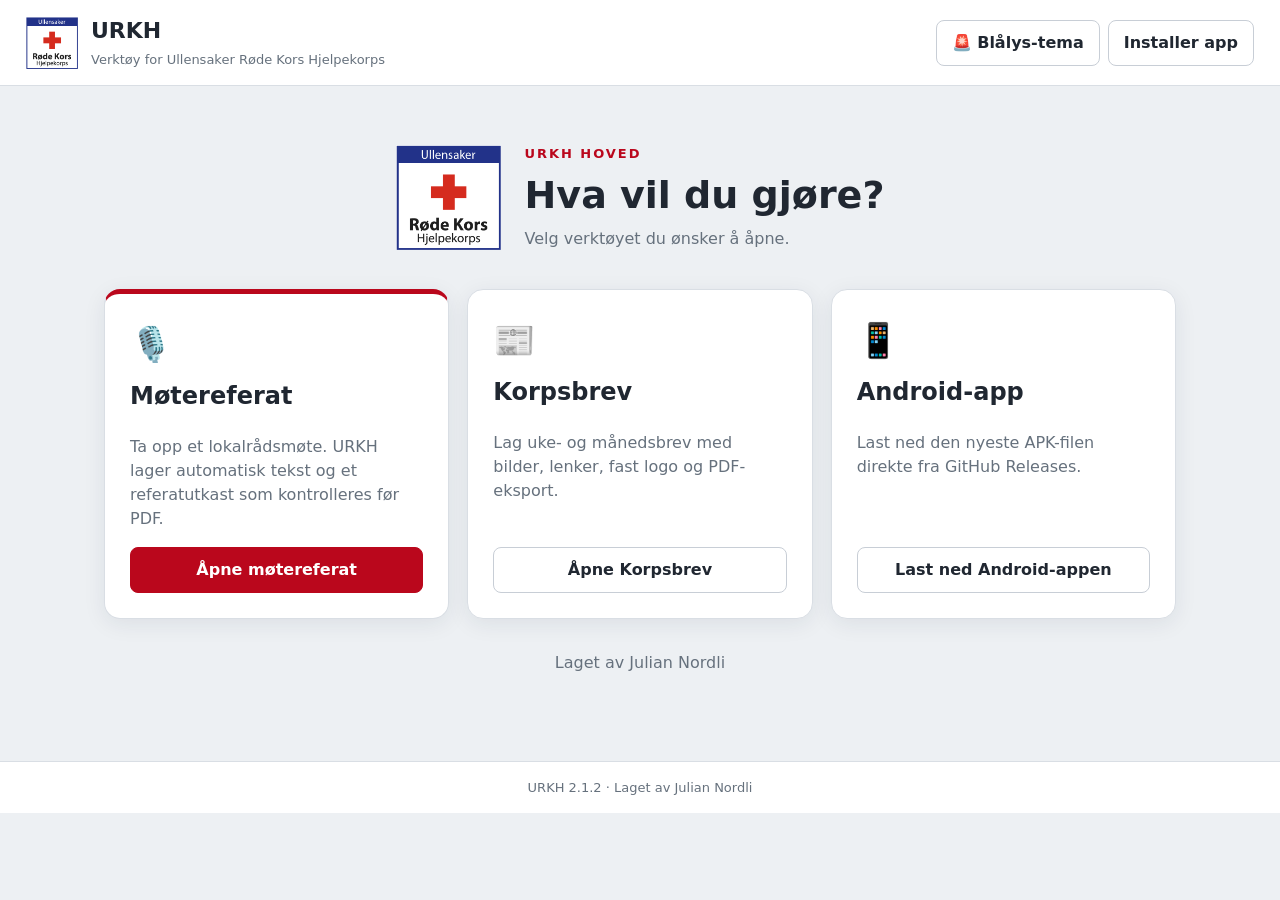
==== index.html @ 4b8870b2 "Skjul teknisk filvelger i grensesnittet" ====
<!doctype html><html lang="nb"><head><meta charset="utf-8"><meta name="viewport" content="width=device-width,initial-scale=1"><meta name="theme-color" content="#b4051b"><title>URKH</title><link rel="manifest" href="manifest.webmanifest"><link rel="stylesheet" href="styles.css"></head><body>
<header><div class="brand"><img src="logo.png" alt="Ullensaker Røde Kors Hjelpekorps"><div><strong>URKH</strong><span>Verktøy for Ullensaker Røde Kors Hjelpekorps</span></div></div><div class="top-actions"><button id="themeBtn" aria-pressed="false">🚨 Blålys-tema</button><button id="installBtn">Installer app</button><button id="homeBtn" class="hidden">Hovedside</button><span id="meetingActions" class="hidden"><button id="newBtn">Nytt møte</button><button id="saveBtn">Lagre prosjekt</button><button id="openBtn">Åpne prosjekt</button></span></div></header>
<main id="homePage" class="home"><div class="home-hero"><img src="logo.png" alt=""><div><p class="eyebrow">URKH HOVED</p><h1>Hva vil du gjøre?</h1><p>Velg verktøyet du ønsker å åpne.</p></div></div><div class="module-grid"><article class="module-card featured"><div class="module-icon">🎙️</div><h2>Møtereferat</h2><p>Ta opp et lokalrådsmøte. URKH lager automatisk tekst og et referatutkast som kontrolleres før PDF.</p><button class="primary" id="openMeeting">Åpne møtereferat</button></article><article class="module-card"><div class="module-icon">📰</div><h2>Korpsbrev</h2><p>Lag uke- og månedsbrev med bilder, lenker, fast logo og PDF-eksport.</p><a class="button-link" href="https://border55-repo.github.io/Korpsbrev/">Åpne Korpsbrev</a></article><article class="module-card download-card"><div class="module-icon">📱</div><h2>Android-app</h2><p>Last ned den nyeste APK-filen direkte fra GitHub Releases.</p><a class="button-link" href="https://github.com/Border55-repo/URKH-HOVED/releases/latest/download/URKH-Android.apk">Last ned Android-appen</a></article></div><p class="home-credit">Laget av Julian Nordli</p></main>
<nav id="meetingNav" class="steps hidden" aria-label="Arbeidssteg"><button class="active" data-step="1"><b>1</b>Møte</button><button data-step="2"><b>2</b>Opptak</button><button data-step="3"><b>3</b>Utkast</button><button data-step="4"><b>4</b>Kontroll og PDF</button></nav>
<main id="meetingModule" class="hidden"><section class="panel active" data-panel="1"><div class="intro"><h1>Opprett møtet</h1><p>Fyll inn det du vet før møtet. Du kan endre alt senere.</p></div><div class="card form-grid"><label>Møtetittel<input id="meetingTitle" value="Lokalrådsmøte"></label><label>Dato<input id="meetingDate" type="date"></label><label>Starttid<input id="startTime" type="time"></label><label>Sted<input id="location" placeholder="F.eks. Solvang"></label><label>Møteleder<input id="chair"></label><label>Referent<input id="secretary"></label><label class="wide">Til stede<textarea id="attendees" placeholder="Ett navn per linje"></textarea></label><label class="wide">Forfall<textarea id="absent" placeholder="Ett navn per linje"></textarea></label></div><div class="card"><div class="card-head"><div><h2>Saksliste</h2><p>Legg inn sakene i rekkefølgen de skal behandles.</p></div><button id="addCase">+ Ny sak</button></div><div id="agenda"></div></div><div class="next"><button class="primary" data-go="2">Gå til opptak</button></div></section>
<section class="panel" data-panel="2"><div class="intro"><h1>Ta opp møtet</h1><p>Velg aktiv sak underveis. Når du stopper, blir opptaket automatisk gjort om til et referatutkast.</p></div><div class="consent card"><label><input type="checkbox" id="consent"> Alle deltakerne er informert om opptaket og formålet.</label></div><div class="recorder card"><div class="record-status"><span id="recordDot"></span><div><strong id="recordState">Ikke startet</strong><small id="timer">00:00:00</small></div></div><label>Aktiv sak<select id="activeCase"></select></label><div class="record-buttons"><button class="danger" id="startRecord">Start opptak</button><button id="pauseRecord" disabled>Pause</button><button id="stopRecord" disabled>Stopp og lag referat</button></div><div class="quick"><button data-mark="note">+ Notat</button><button data-mark="decision">+ Vedtak</button><button data-mark="task">+ Oppgave</button></div><label>Notat til markering<input id="markerNote" placeholder="Kort stikkord før du trykker på en markering"></label><div id="markers" class="markers"></div><audio id="audio" controls class="hidden"></audio><div id="audioActions" class="hidden"><button id="downloadAudio">Last ned opptaket</button><label class="file-button">Velg annet opptak<input id="audioFile" type="file" accept="audio/*"></label></div></div><div class="card transcription"><div class="card-head"><div><h2>Lokal tale til tekst</h2><p>Første gang lastes en norsk-språklig talemodell ned. Opptaket blir på maskinen.</p></div><button id="transcribe" disabled>Lag tekstutkast</button></div><progress id="modelProgress" max="100" value="0" class="hidden"></progress><p id="transcribeStatus" class="status"></p><label>Transkripsjon<textarea id="transcript" class="transcript" placeholder="Teksten fra opptaket vises her. Du kan også lime inn tekst manuelt."></textarea></label></div><div class="next"><button data-go="1">Tilbake</button><button class="primary" data-go="3">Lag referatutkast</button></div></section>
<section class="panel" data-panel="3"><div class="intro"><h1>Referatutkast</h1><p>Utkastet er laget fra saksliste, markeringer og transkripsjon. Kontroller formuleringene.</p></div><div id="draftCases"></div><div class="next"><button data-go="2">Tilbake</button><button class="primary" id="buildDraft">Oppdater utkast</button><button class="primary" data-go="4">Kontroller referatet</button></div></section>
<section class="panel" data-panel="4"><div class="intro no-print"><h1>Kontroll og PDF</h1><p>Les gjennom referatet. Kryss av når innholdet er kontrollert.</p></div><div class="review no-print card"><label><input type="checkbox" id="checkedNames"> Navn og deltakere er kontrollert</label><label><input type="checkbox" id="checkedCases"> Saksnummer og saksinnhold er kontrollert</label><label><input type="checkbox" id="checkedDecisions"> Vedtak, ansvar og frister er kontrollert</label><label><input type="checkbox" id="checkedAudio"> Referatet er sammenholdt med opptaket</label><button class="primary" id="pdfBtn" disabled>Eksporter til PDF</button><p id="pdfHint">Alle fire kontrollpunkter må krysses av.</p></div><article id="minutes" class="paper"></article><div class="next no-print"><button data-go="3">Tilbake</button></div></section></main>
<input id="projectFile" type="file" accept=".motereferat,.json" hidden><div id="toast" class="toast hidden" role="status"></div><footer class="no-print">URKH 2.1.2 · Laget av Julian Nordli</footer><script src="app.js"></script></body></html>
---- styles.css ----
:root{font:16px/1.5 system-ui,-apple-system,"Segoe UI",sans-serif;color:#202731;background:#edf0f3;--red:#ba071c;--blue:#273b8f;--line:#d9dee4;--muted:#66717d}*{box-sizing:border-box}[hidden]{display:none!important}body{margin:0}button,input,textarea,select{font:inherit}button,.file-button{border:1px solid #c8ced6;background:#fff;border-radius:8px;padding:10px 15px;font-weight:650;color:#202731;cursor:pointer}button:hover,.file-button:hover{background:#f4f6f8}button:disabled{opacity:.45;cursor:not-allowed}.primary{background:var(--red);border-color:var(--red);color:#fff}.danger{background:#b7071c;color:#fff;border-color:#b7071c}header{background:#fff;border-bottom:1px solid var(--line);padding:14px 26px;display:flex;align-items:center;gap:20px}.brand{display:flex;align-items:center;gap:13px;flex:1}.brand img{width:52px;height:52px;object-fit:contain}.brand strong{font-size:22px;display:block}.brand span{font-size:13px;color:var(--muted)}.top-actions{display:flex;gap:8px}.steps{display:flex;justify-content:center;background:#fff;border-bottom:1px solid var(--line);padding:0 20px}.steps button{border:0;border-bottom:3px solid transparent;border-radius:0;padding:15px 22px;color:#586471}.steps button b{display:inline-grid;place-items:center;width:24px;height:24px;border-radius:50%;background:#e6e9ed;margin-right:8px}.steps button.active{color:var(--red);border-color:var(--red)}.steps button.active b{background:var(--red);color:#fff}main{max-width:1050px;margin:0 auto;padding:28px 24px 60px}.panel{display:none}.panel.active{display:block}.intro h1{margin:0;font-size:30px}.intro p{margin:4px 0 22px;color:var(--muted)}.card{background:#fff;border:1px solid var(--line);border-radius:12px;padding:22px;margin-bottom:18px;box-shadow:0 3px 15px #1b263412}.form-grid{display:grid;grid-template-columns:1fr 1fr;gap:15px}.wide{grid-column:1/-1}label{font-size:14px;font-weight:650;display:block}input:not([type=checkbox]),textarea,select{display:block;width:100%;margin-top:6px;border:1px solid #b9c1ca;border-radius:7px;padding:10px;background:#fff;color:inherit}textarea{min-height:85px;resize:vertical}.card-head{display:flex;align-items:center;justify-content:space-between;gap:15px}.card-head h2{margin:0;font-size:20px}.card-head p{margin:3px 0;color:var(--muted);font-size:14px}.agenda-row{display:grid;grid-template-columns:85px 1fr auto;gap:10px;align-items:end;border-top:1px solid var(--line);padding-top:13px;margin-top:13px}.agenda-row button{color:#9e0b1e}.next{display:flex;justify-content:flex-end;gap:8px;margin-top:20px}.consent label{font-size:16px}.consent input,.review input{width:20px;height:20px;vertical-align:-4px;margin-right:8px}.recorder{display:grid;gap:17px}.record-status{display:flex;align-items:center;gap:12px}.record-status span{width:15px;height:15px;border-radius:50%;background:#aab2bc}.record-status span.live{background:#d20922;box-shadow:0 0 0 7px #d2092222}.record-status strong,.record-status small{display:block}.record-status small{font-variant-numeric:tabular-nums;color:var(--muted)}.record-buttons,.quick{display:flex;gap:8px;flex-wrap:wrap}.quick button{flex:1}.markers{display:grid;gap:7px}.marker{background:#f5f7f9;border-left:4px solid var(--blue);padding:9px 12px;font-size:14px}.marker.decision{border-color:var(--red)}.marker.task{border-color:#a06500}.hidden{display:none!important}audio{width:100%}.file-button input{display:none}.transcript{min-height:270px;font-family:inherit}.status{color:var(--muted)}progress{width:100%;height:14px}.draft-card h2{margin:0 0 12px}.draft-grid{display:grid;grid-template-columns:1fr 1fr;gap:12px}.draft-grid .discussion{grid-column:1/-1}.draft-grid textarea{min-height:120px}.review{display:grid;gap:12px}.review label{font-size:16px}.review p{margin:0;color:var(--muted)}.paper{background:#fff;max-width:794px;min-height:1123px;margin:0 auto;padding:62px 68px;box-shadow:0 3px 20px #18253618}.paper-head{display:flex;gap:20px;align-items:flex-start;border-bottom:3px solid var(--red);padding-bottom:18px}.paper-head img{width:82px;height:82px;object-fit:contain}.paper h1{margin:6px 0 0;font-size:30px}.meta-table{width:100%;border-collapse:collapse;margin:22px 0}.meta-table th,.meta-table td{text-align:left;vertical-align:top;padding:7px 8px;border-bottom:1px solid #d8dde2}.meta-table th{width:145px;color:#505965}.case{margin:28px 0;break-inside:avoid}.case h2{font-size:19px;border-bottom:1px solid #cfd5dc;padding-bottom:7px}.case h3{font-size:14px;margin:14px 0 3px;color:#505965}.case p{margin:0;white-space:pre-wrap}.signature{display:grid;grid-template-columns:1fr 1fr;gap:70px;margin-top:70px}.signature div{border-top:1px solid #333;padding-top:8px}.toast{position:fixed;bottom:25px;left:50%;transform:translateX(-50%);background:#202a35;color:#fff;padding:12px 18px;border-radius:8px;z-index:20}footer{text-align:center;border-top:1px solid var(--line);padding:16px;color:var(--muted);font-size:13px;background:#fff}
:root[data-theme="blue"]{color:#eef7ff;background:#071525;--red:#ff334e;--blue:#26a8ff;--line:#29435d;--muted:#a9c3da}
:root[data-theme="blue"] body{background:radial-gradient(circle at 50% -20%,#123f6d 0,#071525 50%)}
:root[data-theme="blue"] header,:root[data-theme="blue"] .steps,:root[data-theme="blue"] footer,:root[data-theme="blue"] .card{background:#0d2237;color:#eef7ff}
:root[data-theme="blue"] button,:root[data-theme="blue"] .file-button{background:#132f49;border-color:#3c6485;color:#f4faff}
:root[data-theme="blue"] button:hover,:root[data-theme="blue"] .file-button:hover{background:#194263}
:root[data-theme="blue"] .primary,:root[data-theme="blue"] .danger{background:#d9092b;border-color:#ff4b65}
:root[data-theme="blue"] input:not([type=checkbox]),:root[data-theme="blue"] textarea,:root[data-theme="blue"] select{background:#081827;border-color:#456784;color:#fff}
:root[data-theme="blue"] .marker{background:#102b43;box-shadow:inset 0 0 14px #23a8ff18}
:root[data-theme="blue"] .steps button.active{color:#55bdff;border-color:#29a9ff}
:root[data-theme="blue"] .steps button.active b{background:#168bd2;box-shadow:0 0 14px #23a8ff}
:root[data-theme="blue"] .record-status span.live{box-shadow:0 0 0 7px #d2092233,0 0 20px #2daeff}
:root[data-theme="blue"] .paper{color:#202731}
.home{max-width:1120px;margin:0 auto;padding:55px 24px 70px}.home-hero{display:flex;align-items:center;justify-content:center;gap:24px;margin-bottom:35px}.home-hero img{width:105px;height:105px}.home-hero h1{font-size:38px;margin:0}.home-hero p{margin:3px 0;color:var(--muted)}.home-hero .eyebrow{font-size:13px;font-weight:800;letter-spacing:.15em;color:var(--red)}.module-grid{display:grid;grid-template-columns:repeat(3,1fr);gap:18px}.module-card{background:#fff;border:1px solid var(--line);border-radius:16px;padding:25px;box-shadow:0 5px 22px #15273b14;display:flex;flex-direction:column}.module-card.featured{border-top:5px solid var(--red)}.module-card h2{margin:8px 0 5px}.module-card p{color:var(--muted);flex:1}.module-icon{font-size:34px}.button-link{display:inline-block;text-align:center;text-decoration:none;border:1px solid #c8ced6;background:#fff;border-radius:8px;padding:10px 15px;font-weight:650;color:#202731}.button-link:hover{background:#f4f6f8}.home-credit{text-align:center;color:var(--muted);margin-top:32px}#meetingActions{display:flex;gap:8px}:root[data-theme="blue"] .module-card{background:#0d2237;color:#eef7ff}:root[data-theme="blue"] .button-link{background:#132f49;border-color:#3c6485;color:#f4faff}
@media(max-width:760px){.module-grid{grid-template-columns:1fr}.home{padding:30px 12px}.home-hero{justify-content:flex-start}.home-hero img{width:75px;height:75px}.home-hero h1{font-size:29px}header{align-items:flex-start;flex-wrap:wrap;padding:12px}.top-actions{width:100%;overflow:auto}.steps{justify-content:flex-start;overflow:auto;padding:0}.steps button{white-space:nowrap;padding:12px}.steps button b{display:none}main{padding:20px 12px}.form-grid,.draft-grid{grid-template-columns:1fr}.wide,.draft-grid .discussion{grid-column:auto}.agenda-row{grid-template-columns:70px 1fr}.agenda-row button{grid-column:1/-1}.paper{padding:35px 26px;min-height:700px}.signature{gap:25px}.card-head{align-items:flex-start;flex-direction:column}}@media print{body{background:#fff}.no-print,header,.steps,footer{display:none!important}main{max-width:none;padding:0}.panel{display:none!important}.panel[data-panel="4"]{display:block!important}.paper{box-shadow:none;max-width:none;min-height:0;padding:15mm 16mm}.case{break-inside:avoid}@page{size:A4;margin:0}}
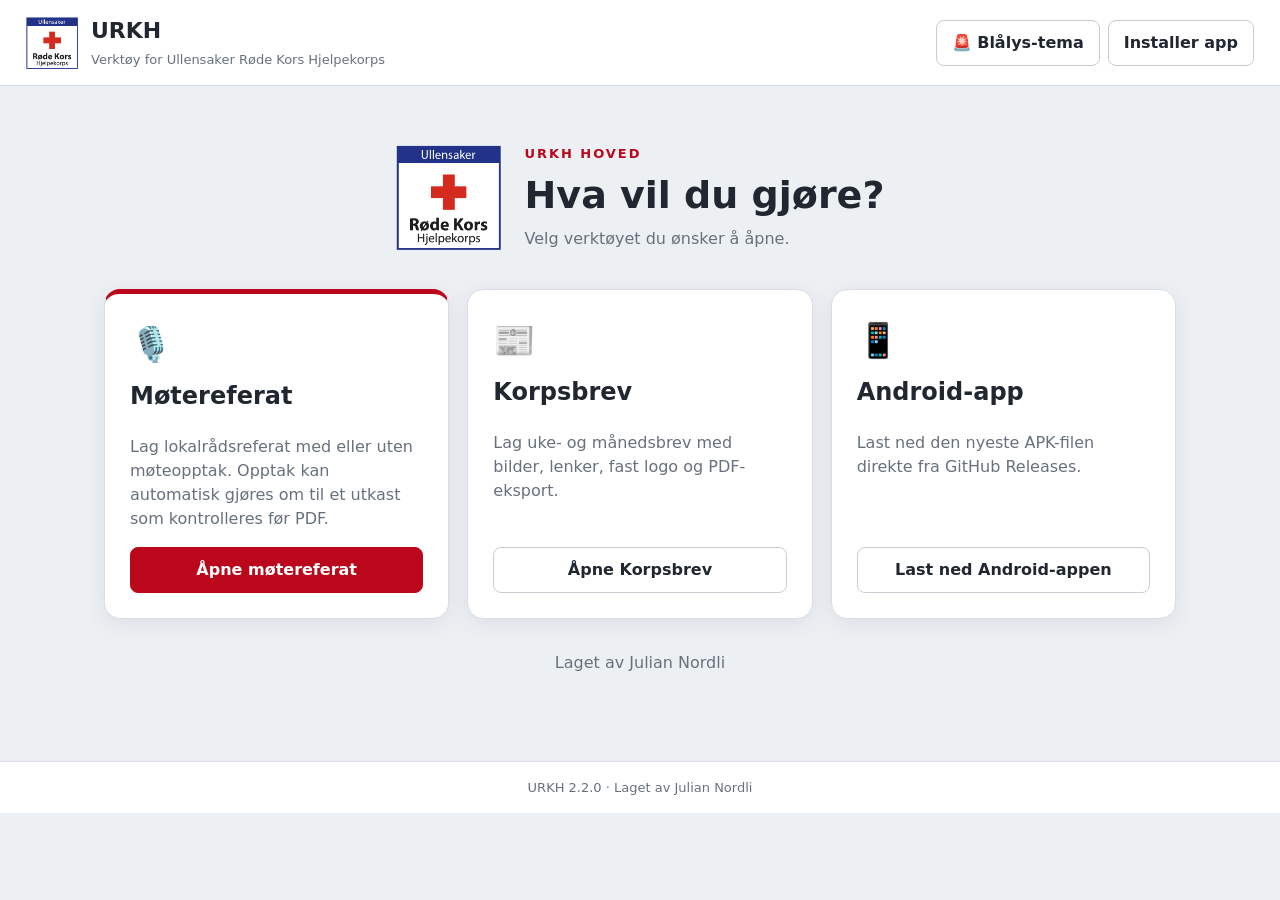
==== commit 16f47217: "Legg til referat uten møteopptak" ====
--- a/index.html
+++ b/index.html
@@ -1,9 +1,9 @@
 <!doctype html><html lang="nb"><head><meta charset="utf-8"><meta name="viewport" content="width=device-width,initial-scale=1"><meta name="theme-color" content="#b4051b"><title>URKH</title><link rel="manifest" href="manifest.webmanifest"><link rel="stylesheet" href="styles.css"></head><body>
 <header><div class="brand"><img src="logo.png" alt="Ullensaker Røde Kors Hjelpekorps"><div><strong>URKH</strong><span>Verktøy for Ullensaker Røde Kors Hjelpekorps</span></div></div><div class="top-actions"><button id="themeBtn" aria-pressed="false">🚨 Blålys-tema</button><button id="installBtn">Installer app</button><button id="homeBtn" class="hidden">Hovedside</button><span id="meetingActions" class="hidden"><button id="newBtn">Nytt møte</button><button id="saveBtn">Lagre prosjekt</button><button id="openBtn">Åpne prosjekt</button></span></div></header>
-<main id="homePage" class="home"><div class="home-hero"><img src="logo.png" alt=""><div><p class="eyebrow">URKH HOVED</p><h1>Hva vil du gjøre?</h1><p>Velg verktøyet du ønsker å åpne.</p></div></div><div class="module-grid"><article class="module-card featured"><div class="module-icon">🎙️</div><h2>Møtereferat</h2><p>Ta opp et lokalrådsmøte. URKH lager automatisk tekst og et referatutkast som kontrolleres før PDF.</p><button class="primary" id="openMeeting">Åpne møtereferat</button></article><article class="module-card"><div class="module-icon">📰</div><h2>Korpsbrev</h2><p>Lag uke- og månedsbrev med bilder, lenker, fast logo og PDF-eksport.</p><a class="button-link" href="https://border55-repo.github.io/Korpsbrev/">Åpne Korpsbrev</a></article><article class="module-card download-card"><div class="module-icon">📱</div><h2>Android-app</h2><p>Last ned den nyeste APK-filen direkte fra GitHub Releases.</p><a class="button-link" href="https://github.com/Border55-repo/URKH-HOVED/releases/latest/download/URKH-Android.apk">Last ned Android-appen</a></article></div><p class="home-credit">Laget av Julian Nordli</p></main>
+<main id="homePage" class="home"><div class="home-hero"><img src="logo.png" alt=""><div><p class="eyebrow">URKH HOVED</p><h1>Hva vil du gjøre?</h1><p>Velg verktøyet du ønsker å åpne.</p></div></div><div class="module-grid"><article class="module-card featured"><div class="module-icon">🎙️</div><h2>Møtereferat</h2><p>Lag lokalrådsreferat med eller uten møteopptak. Opptak kan automatisk gjøres om til et utkast som kontrolleres før PDF.</p><button class="primary" id="openMeeting">Åpne møtereferat</button></article><article class="module-card"><div class="module-icon">📰</div><h2>Korpsbrev</h2><p>Lag uke- og månedsbrev med bilder, lenker, fast logo og PDF-eksport.</p><a class="button-link" href="https://border55-repo.github.io/Korpsbrev/">Åpne Korpsbrev</a></article><article class="module-card download-card"><div class="module-icon">📱</div><h2>Android-app</h2><p>Last ned den nyeste APK-filen direkte fra GitHub Releases.</p><a class="button-link" href="https://github.com/Border55-repo/URKH-HOVED/releases/latest/download/URKH-Android.apk">Last ned Android-appen</a></article></div><p class="home-credit">Laget av Julian Nordli</p></main>
 <nav id="meetingNav" class="steps hidden" aria-label="Arbeidssteg"><button class="active" data-step="1"><b>1</b>Møte</button><button data-step="2"><b>2</b>Opptak</button><button data-step="3"><b>3</b>Utkast</button><button data-step="4"><b>4</b>Kontroll og PDF</button></nav>
-<main id="meetingModule" class="hidden"><section class="panel active" data-panel="1"><div class="intro"><h1>Opprett møtet</h1><p>Fyll inn det du vet før møtet. Du kan endre alt senere.</p></div><div class="card form-grid"><label>Møtetittel<input id="meetingTitle" value="Lokalrådsmøte"></label><label>Dato<input id="meetingDate" type="date"></label><label>Starttid<input id="startTime" type="time"></label><label>Sted<input id="location" placeholder="F.eks. Solvang"></label><label>Møteleder<input id="chair"></label><label>Referent<input id="secretary"></label><label class="wide">Til stede<textarea id="attendees" placeholder="Ett navn per linje"></textarea></label><label class="wide">Forfall<textarea id="absent" placeholder="Ett navn per linje"></textarea></label></div><div class="card"><div class="card-head"><div><h2>Saksliste</h2><p>Legg inn sakene i rekkefølgen de skal behandles.</p></div><button id="addCase">+ Ny sak</button></div><div id="agenda"></div></div><div class="next"><button class="primary" data-go="2">Gå til opptak</button></div></section>
+<main id="meetingModule" class="hidden"><section class="panel active" data-panel="1"><div class="intro"><h1>Opprett møtet</h1><p>Fyll inn det du vet før møtet. Du kan endre alt senere.</p></div><div class="card form-grid"><label>Møtetittel<input id="meetingTitle" value="Lokalrådsmøte"></label><label>Dato<input id="meetingDate" type="date"></label><label>Starttid<input id="startTime" type="time"></label><label>Sted<input id="location" placeholder="F.eks. Solvang"></label><label>Møteleder<input id="chair"></label><label>Referent<input id="secretary"></label><label class="wide">Til stede<textarea id="attendees" placeholder="Ett navn per linje"></textarea></label><label class="wide">Forfall<textarea id="absent" placeholder="Ett navn per linje"></textarea></label></div><div class="card"><div class="card-head"><div><h2>Saksliste</h2><p>Legg inn sakene i rekkefølgen de skal behandles.</p></div><button id="addCase">+ Ny sak</button></div><div id="agenda"></div></div><div class="next"><button id="manualMinutes">Lag referat uten opptak</button><button class="primary" data-go="2">Ta opp møte</button></div></section>
 <section class="panel" data-panel="2"><div class="intro"><h1>Ta opp møtet</h1><p>Velg aktiv sak underveis. Når du stopper, blir opptaket automatisk gjort om til et referatutkast.</p></div><div class="consent card"><label><input type="checkbox" id="consent"> Alle deltakerne er informert om opptaket og formålet.</label></div><div class="recorder card"><div class="record-status"><span id="recordDot"></span><div><strong id="recordState">Ikke startet</strong><small id="timer">00:00:00</small></div></div><label>Aktiv sak<select id="activeCase"></select></label><div class="record-buttons"><button class="danger" id="startRecord">Start opptak</button><button id="pauseRecord" disabled>Pause</button><button id="stopRecord" disabled>Stopp og lag referat</button></div><div class="quick"><button data-mark="note">+ Notat</button><button data-mark="decision">+ Vedtak</button><button data-mark="task">+ Oppgave</button></div><label>Notat til markering<input id="markerNote" placeholder="Kort stikkord før du trykker på en markering"></label><div id="markers" class="markers"></div><audio id="audio" controls class="hidden"></audio><div id="audioActions" class="hidden"><button id="downloadAudio">Last ned opptaket</button><label class="file-button">Velg annet opptak<input id="audioFile" type="file" accept="audio/*"></label></div></div><div class="card transcription"><div class="card-head"><div><h2>Lokal tale til tekst</h2><p>Første gang lastes en norsk-språklig talemodell ned. Opptaket blir på maskinen.</p></div><button id="transcribe" disabled>Lag tekstutkast</button></div><progress id="modelProgress" max="100" value="0" class="hidden"></progress><p id="transcribeStatus" class="status"></p><label>Transkripsjon<textarea id="transcript" class="transcript" placeholder="Teksten fra opptaket vises her. Du kan også lime inn tekst manuelt."></textarea></label></div><div class="next"><button data-go="1">Tilbake</button><button class="primary" data-go="3">Lag referatutkast</button></div></section>
-<section class="panel" data-panel="3"><div class="intro"><h1>Referatutkast</h1><p>Utkastet er laget fra saksliste, markeringer og transkripsjon. Kontroller formuleringene.</p></div><div id="draftCases"></div><div class="next"><button data-go="2">Tilbake</button><button class="primary" id="buildDraft">Oppdater utkast</button><button class="primary" data-go="4">Kontroller referatet</button></div></section>
+<section class="panel" data-panel="3"><div class="intro"><h1>Referatutkast</h1><p>Fyll inn eller kontroller diskusjon, vedtak, ansvarlig og frist for hver sak.</p></div><div id="draftCases"></div><div class="next"><button data-go="2">Tilbake</button><button class="primary" id="buildDraft">Oppdater utkast</button><button class="primary" data-go="4">Kontroller referatet</button></div></section>
 <section class="panel" data-panel="4"><div class="intro no-print"><h1>Kontroll og PDF</h1><p>Les gjennom referatet. Kryss av når innholdet er kontrollert.</p></div><div class="review no-print card"><label><input type="checkbox" id="checkedNames"> Navn og deltakere er kontrollert</label><label><input type="checkbox" id="checkedCases"> Saksnummer og saksinnhold er kontrollert</label><label><input type="checkbox" id="checkedDecisions"> Vedtak, ansvar og frister er kontrollert</label><label><input type="checkbox" id="checkedAudio"> Referatet er sammenholdt med opptaket</label><button class="primary" id="pdfBtn" disabled>Eksporter til PDF</button><p id="pdfHint">Alle fire kontrollpunkter må krysses av.</p></div><article id="minutes" class="paper"></article><div class="next no-print"><button data-go="3">Tilbake</button></div></section></main>
-<input id="projectFile" type="file" accept=".motereferat,.json" hidden><div id="toast" class="toast hidden" role="status"></div><footer class="no-print">URKH 2.1.2 · Laget av Julian Nordli</footer><script src="app.js"></script></body></html>
+<input id="projectFile" type="file" accept=".motereferat,.json" hidden><div id="toast" class="toast hidden" role="status"></div><footer class="no-print">URKH 2.2.0 · Laget av Julian Nordli</footer><script src="app.js"></script></body></html>
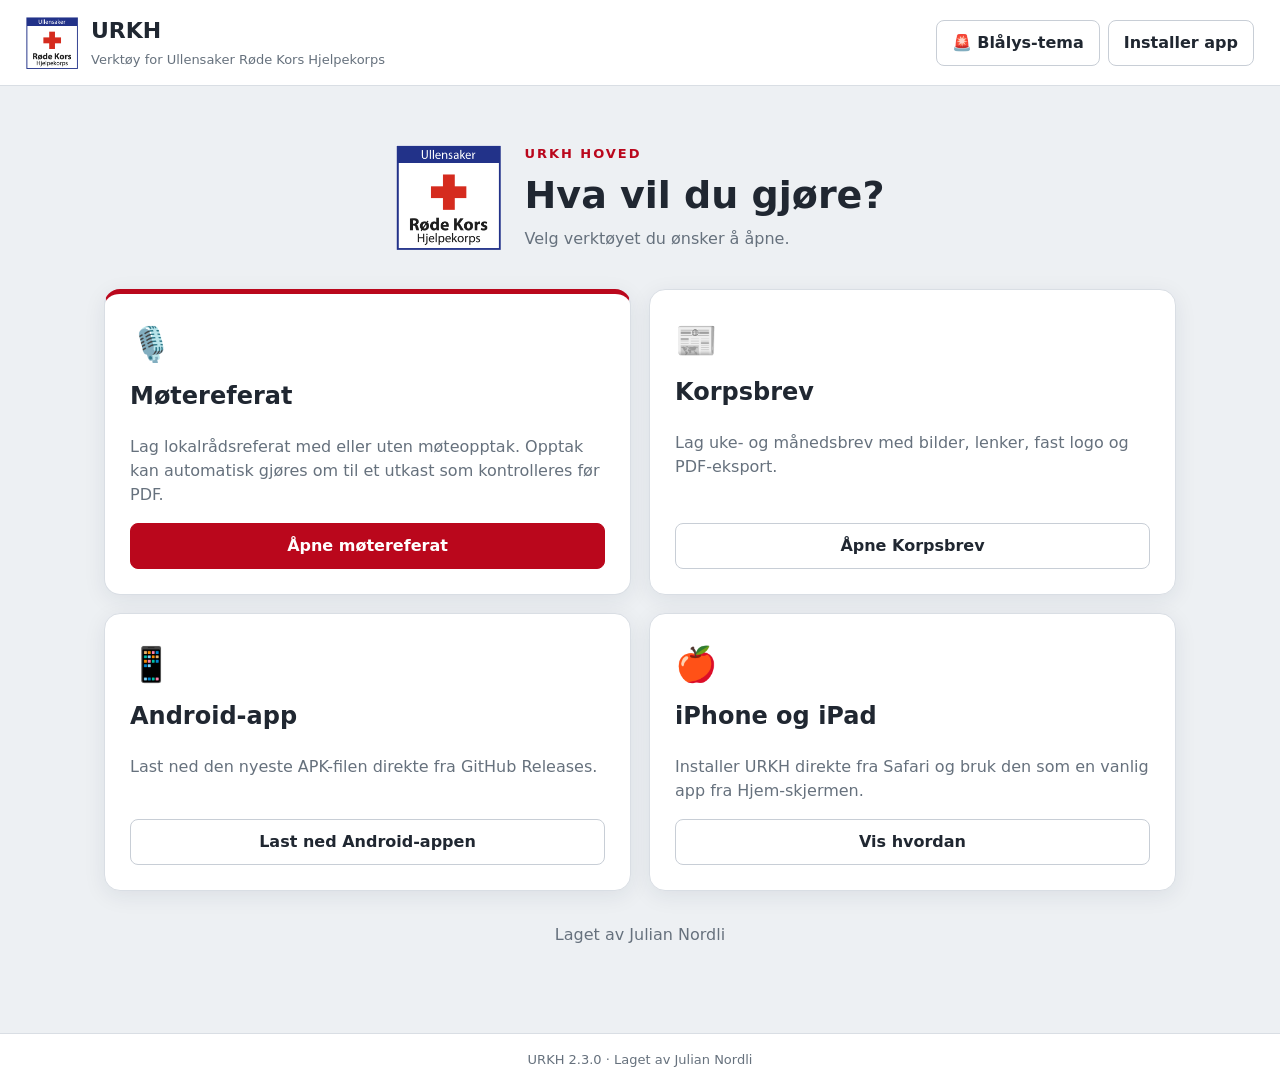
==== commit 7708e3e9: "Legg til iPhone-støtte og iOS-prosjekt" ====
--- a/index.html
+++ b/index.html
@@ -1,9 +1,9 @@
-<!doctype html><html lang="nb"><head><meta charset="utf-8"><meta name="viewport" content="width=device-width,initial-scale=1"><meta name="theme-color" content="#b4051b"><title>URKH</title><link rel="manifest" href="manifest.webmanifest"><link rel="stylesheet" href="styles.css"></head><body>
+<!doctype html><html lang="nb"><head><meta charset="utf-8"><meta name="viewport" content="width=device-width,initial-scale=1"><meta name="theme-color" content="#b4051b"><meta name="apple-mobile-web-app-capable" content="yes"><meta name="apple-mobile-web-app-status-bar-style" content="black-translucent"><meta name="apple-mobile-web-app-title" content="URKH"><link rel="apple-touch-icon" href="icon-192.png"><title>URKH</title><link rel="manifest" href="manifest.webmanifest"><link rel="stylesheet" href="styles.css"></head><body>
 <header><div class="brand"><img src="logo.png" alt="Ullensaker Røde Kors Hjelpekorps"><div><strong>URKH</strong><span>Verktøy for Ullensaker Røde Kors Hjelpekorps</span></div></div><div class="top-actions"><button id="themeBtn" aria-pressed="false">🚨 Blålys-tema</button><button id="installBtn">Installer app</button><button id="homeBtn" class="hidden">Hovedside</button><span id="meetingActions" class="hidden"><button id="newBtn">Nytt møte</button><button id="saveBtn">Lagre prosjekt</button><button id="openBtn">Åpne prosjekt</button></span></div></header>
-<main id="homePage" class="home"><div class="home-hero"><img src="logo.png" alt=""><div><p class="eyebrow">URKH HOVED</p><h1>Hva vil du gjøre?</h1><p>Velg verktøyet du ønsker å åpne.</p></div></div><div class="module-grid"><article class="module-card featured"><div class="module-icon">🎙️</div><h2>Møtereferat</h2><p>Lag lokalrådsreferat med eller uten møteopptak. Opptak kan automatisk gjøres om til et utkast som kontrolleres før PDF.</p><button class="primary" id="openMeeting">Åpne møtereferat</button></article><article class="module-card"><div class="module-icon">📰</div><h2>Korpsbrev</h2><p>Lag uke- og månedsbrev med bilder, lenker, fast logo og PDF-eksport.</p><a class="button-link" href="https://border55-repo.github.io/Korpsbrev/">Åpne Korpsbrev</a></article><article class="module-card download-card"><div class="module-icon">📱</div><h2>Android-app</h2><p>Last ned den nyeste APK-filen direkte fra GitHub Releases.</p><a class="button-link" href="https://github.com/Border55-repo/URKH-HOVED/releases/latest/download/URKH-Android.apk">Last ned Android-appen</a></article></div><p class="home-credit">Laget av Julian Nordli</p></main>
+<main id="homePage" class="home"><div class="home-hero"><img src="logo.png" alt=""><div><p class="eyebrow">URKH HOVED</p><h1>Hva vil du gjøre?</h1><p>Velg verktøyet du ønsker å åpne.</p></div></div><div class="module-grid"><article class="module-card featured"><div class="module-icon">🎙️</div><h2>Møtereferat</h2><p>Lag lokalrådsreferat med eller uten møteopptak. Opptak kan automatisk gjøres om til et utkast som kontrolleres før PDF.</p><button class="primary" id="openMeeting">Åpne møtereferat</button></article><article class="module-card"><div class="module-icon">📰</div><h2>Korpsbrev</h2><p>Lag uke- og månedsbrev med bilder, lenker, fast logo og PDF-eksport.</p><a class="button-link" href="https://border55-repo.github.io/Korpsbrev/">Åpne Korpsbrev</a></article><article class="module-card download-card"><div class="module-icon">📱</div><h2>Android-app</h2><p>Last ned den nyeste APK-filen direkte fra GitHub Releases.</p><a class="button-link" href="https://github.com/Border55-repo/URKH-HOVED/releases/latest/download/URKH-Android.apk">Last ned Android-appen</a></article><article class="module-card"><div class="module-icon">🍎</div><h2>iPhone og iPad</h2><p>Installer URKH direkte fra Safari og bruk den som en vanlig app fra Hjem-skjermen.</p><button id="iphoneInstall">Vis hvordan</button></article></div><p class="home-credit">Laget av Julian Nordli</p></main>
 <nav id="meetingNav" class="steps hidden" aria-label="Arbeidssteg"><button class="active" data-step="1"><b>1</b>Møte</button><button data-step="2"><b>2</b>Opptak</button><button data-step="3"><b>3</b>Utkast</button><button data-step="4"><b>4</b>Kontroll og PDF</button></nav>
 <main id="meetingModule" class="hidden"><section class="panel active" data-panel="1"><div class="intro"><h1>Opprett møtet</h1><p>Fyll inn det du vet før møtet. Du kan endre alt senere.</p></div><div class="card form-grid"><label>Møtetittel<input id="meetingTitle" value="Lokalrådsmøte"></label><label>Dato<input id="meetingDate" type="date"></label><label>Starttid<input id="startTime" type="time"></label><label>Sted<input id="location" placeholder="F.eks. Solvang"></label><label>Møteleder<input id="chair"></label><label>Referent<input id="secretary"></label><label class="wide">Til stede<textarea id="attendees" placeholder="Ett navn per linje"></textarea></label><label class="wide">Forfall<textarea id="absent" placeholder="Ett navn per linje"></textarea></label></div><div class="card"><div class="card-head"><div><h2>Saksliste</h2><p>Legg inn sakene i rekkefølgen de skal behandles.</p></div><button id="addCase">+ Ny sak</button></div><div id="agenda"></div></div><div class="next"><button id="manualMinutes">Lag referat uten opptak</button><button class="primary" data-go="2">Ta opp møte</button></div></section>
 <section class="panel" data-panel="2"><div class="intro"><h1>Ta opp møtet</h1><p>Velg aktiv sak underveis. Når du stopper, blir opptaket automatisk gjort om til et referatutkast.</p></div><div class="consent card"><label><input type="checkbox" id="consent"> Alle deltakerne er informert om opptaket og formålet.</label></div><div class="recorder card"><div class="record-status"><span id="recordDot"></span><div><strong id="recordState">Ikke startet</strong><small id="timer">00:00:00</small></div></div><label>Aktiv sak<select id="activeCase"></select></label><div class="record-buttons"><button class="danger" id="startRecord">Start opptak</button><button id="pauseRecord" disabled>Pause</button><button id="stopRecord" disabled>Stopp og lag referat</button></div><div class="quick"><button data-mark="note">+ Notat</button><button data-mark="decision">+ Vedtak</button><button data-mark="task">+ Oppgave</button></div><label>Notat til markering<input id="markerNote" placeholder="Kort stikkord før du trykker på en markering"></label><div id="markers" class="markers"></div><audio id="audio" controls class="hidden"></audio><div id="audioActions" class="hidden"><button id="downloadAudio">Last ned opptaket</button><label class="file-button">Velg annet opptak<input id="audioFile" type="file" accept="audio/*"></label></div></div><div class="card transcription"><div class="card-head"><div><h2>Lokal tale til tekst</h2><p>Første gang lastes en norsk-språklig talemodell ned. Opptaket blir på maskinen.</p></div><button id="transcribe" disabled>Lag tekstutkast</button></div><progress id="modelProgress" max="100" value="0" class="hidden"></progress><p id="transcribeStatus" class="status"></p><label>Transkripsjon<textarea id="transcript" class="transcript" placeholder="Teksten fra opptaket vises her. Du kan også lime inn tekst manuelt."></textarea></label></div><div class="next"><button data-go="1">Tilbake</button><button class="primary" data-go="3">Lag referatutkast</button></div></section>
 <section class="panel" data-panel="3"><div class="intro"><h1>Referatutkast</h1><p>Fyll inn eller kontroller diskusjon, vedtak, ansvarlig og frist for hver sak.</p></div><div id="draftCases"></div><div class="next"><button data-go="2">Tilbake</button><button class="primary" id="buildDraft">Oppdater utkast</button><button class="primary" data-go="4">Kontroller referatet</button></div></section>
 <section class="panel" data-panel="4"><div class="intro no-print"><h1>Kontroll og PDF</h1><p>Les gjennom referatet. Kryss av når innholdet er kontrollert.</p></div><div class="review no-print card"><label><input type="checkbox" id="checkedNames"> Navn og deltakere er kontrollert</label><label><input type="checkbox" id="checkedCases"> Saksnummer og saksinnhold er kontrollert</label><label><input type="checkbox" id="checkedDecisions"> Vedtak, ansvar og frister er kontrollert</label><label><input type="checkbox" id="checkedAudio"> Referatet er sammenholdt med opptaket</label><button class="primary" id="pdfBtn" disabled>Eksporter til PDF</button><p id="pdfHint">Alle fire kontrollpunkter må krysses av.</p></div><article id="minutes" class="paper"></article><div class="next no-print"><button data-go="3">Tilbake</button></div></section></main>
-<input id="projectFile" type="file" accept=".motereferat,.json" hidden><div id="toast" class="toast hidden" role="status"></div><footer class="no-print">URKH 2.2.0 · Laget av Julian Nordli</footer><script src="app.js"></script></body></html>
+<input id="projectFile" type="file" accept=".motereferat,.json" hidden><div id="toast" class="toast hidden" role="status"></div><footer class="no-print">URKH 2.3.0 · Laget av Julian Nordli</footer><script src="app.js"></script></body></html>
--- a/styles.css
+++ b/styles.css
@@ -11,5 +11,5 @@
 :root[data-theme="blue"] .steps button.active b{background:#168bd2;box-shadow:0 0 14px #23a8ff}
 :root[data-theme="blue"] .record-status span.live{box-shadow:0 0 0 7px #d2092233,0 0 20px #2daeff}
 :root[data-theme="blue"] .paper{color:#202731}
-.home{max-width:1120px;margin:0 auto;padding:55px 24px 70px}.home-hero{display:flex;align-items:center;justify-content:center;gap:24px;margin-bottom:35px}.home-hero img{width:105px;height:105px}.home-hero h1{font-size:38px;margin:0}.home-hero p{margin:3px 0;color:var(--muted)}.home-hero .eyebrow{font-size:13px;font-weight:800;letter-spacing:.15em;color:var(--red)}.module-grid{display:grid;grid-template-columns:repeat(3,1fr);gap:18px}.module-card{background:#fff;border:1px solid var(--line);border-radius:16px;padding:25px;box-shadow:0 5px 22px #15273b14;display:flex;flex-direction:column}.module-card.featured{border-top:5px solid var(--red)}.module-card h2{margin:8px 0 5px}.module-card p{color:var(--muted);flex:1}.module-icon{font-size:34px}.button-link{display:inline-block;text-align:center;text-decoration:none;border:1px solid #c8ced6;background:#fff;border-radius:8px;padding:10px 15px;font-weight:650;color:#202731}.button-link:hover{background:#f4f6f8}.home-credit{text-align:center;color:var(--muted);margin-top:32px}#meetingActions{display:flex;gap:8px}:root[data-theme="blue"] .module-card{background:#0d2237;color:#eef7ff}:root[data-theme="blue"] .button-link{background:#132f49;border-color:#3c6485;color:#f4faff}
+.home{max-width:1120px;margin:0 auto;padding:55px 24px 70px}.home-hero{display:flex;align-items:center;justify-content:center;gap:24px;margin-bottom:35px}.home-hero img{width:105px;height:105px}.home-hero h1{font-size:38px;margin:0}.home-hero p{margin:3px 0;color:var(--muted)}.home-hero .eyebrow{font-size:13px;font-weight:800;letter-spacing:.15em;color:var(--red)}.module-grid{display:grid;grid-template-columns:repeat(2,1fr);gap:18px}.module-card{background:#fff;border:1px solid var(--line);border-radius:16px;padding:25px;box-shadow:0 5px 22px #15273b14;display:flex;flex-direction:column}.module-card.featured{border-top:5px solid var(--red)}.module-card h2{margin:8px 0 5px}.module-card p{color:var(--muted);flex:1}.module-icon{font-size:34px}.button-link{display:inline-block;text-align:center;text-decoration:none;border:1px solid #c8ced6;background:#fff;border-radius:8px;padding:10px 15px;font-weight:650;color:#202731}.button-link:hover{background:#f4f6f8}.home-credit{text-align:center;color:var(--muted);margin-top:32px}#meetingActions{display:flex;gap:8px}:root[data-theme="blue"] .module-card{background:#0d2237;color:#eef7ff}:root[data-theme="blue"] .button-link{background:#132f49;border-color:#3c6485;color:#f4faff}
 @media(max-width:760px){.module-grid{grid-template-columns:1fr}.home{padding:30px 12px}.home-hero{justify-content:flex-start}.home-hero img{width:75px;height:75px}.home-hero h1{font-size:29px}header{align-items:flex-start;flex-wrap:wrap;padding:12px}.top-actions{width:100%;overflow:auto}.steps{justify-content:flex-start;overflow:auto;padding:0}.steps button{white-space:nowrap;padding:12px}.steps button b{display:none}main{padding:20px 12px}.form-grid,.draft-grid{grid-template-columns:1fr}.wide,.draft-grid .discussion{grid-column:auto}.agenda-row{grid-template-columns:70px 1fr}.agenda-row button{grid-column:1/-1}.paper{padding:35px 26px;min-height:700px}.signature{gap:25px}.card-head{align-items:flex-start;flex-direction:column}}@media print{body{background:#fff}.no-print,header,.steps,footer{display:none!important}main{max-width:none;padding:0}.panel{display:none!important}.panel[data-panel="4"]{display:block!important}.paper{box-shadow:none;max-width:none;min-height:0;padding:15mm 16mm}.case{break-inside:avoid}@page{size:A4;margin:0}}
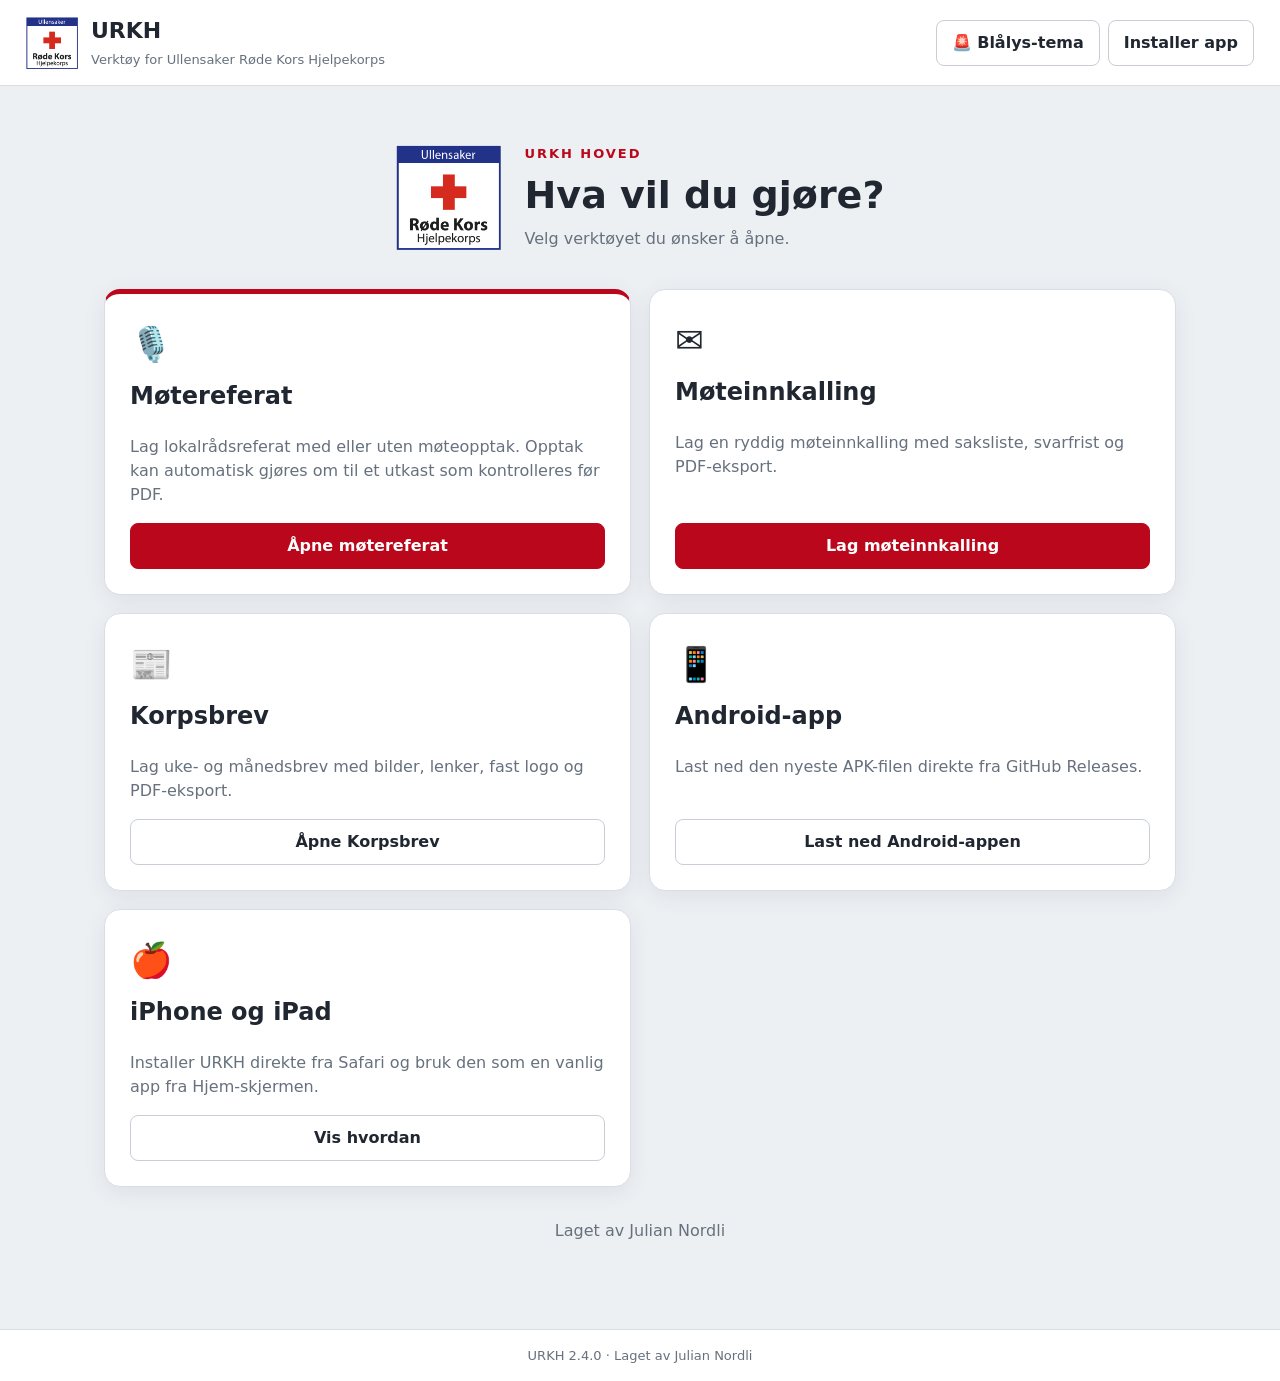
==== commit 56a09d85: "Legg til enkel møteinnkalling med PDF" ====
--- a/index.html
+++ b/index.html
@@ -1,9 +1,10 @@
 <!doctype html><html lang="nb"><head><meta charset="utf-8"><meta name="viewport" content="width=device-width,initial-scale=1"><meta name="theme-color" content="#b4051b"><meta name="apple-mobile-web-app-capable" content="yes"><meta name="apple-mobile-web-app-status-bar-style" content="black-translucent"><meta name="apple-mobile-web-app-title" content="URKH"><link rel="apple-touch-icon" href="icon-192.png"><title>URKH</title><link rel="manifest" href="manifest.webmanifest"><link rel="stylesheet" href="styles.css"></head><body>
 <header><div class="brand"><img src="logo.png" alt="Ullensaker Røde Kors Hjelpekorps"><div><strong>URKH</strong><span>Verktøy for Ullensaker Røde Kors Hjelpekorps</span></div></div><div class="top-actions"><button id="themeBtn" aria-pressed="false">🚨 Blålys-tema</button><button id="installBtn">Installer app</button><button id="homeBtn" class="hidden">Hovedside</button><span id="meetingActions" class="hidden"><button id="newBtn">Nytt møte</button><button id="saveBtn">Lagre prosjekt</button><button id="openBtn">Åpne prosjekt</button></span></div></header>
-<main id="homePage" class="home"><div class="home-hero"><img src="logo.png" alt=""><div><p class="eyebrow">URKH HOVED</p><h1>Hva vil du gjøre?</h1><p>Velg verktøyet du ønsker å åpne.</p></div></div><div class="module-grid"><article class="module-card featured"><div class="module-icon">🎙️</div><h2>Møtereferat</h2><p>Lag lokalrådsreferat med eller uten møteopptak. Opptak kan automatisk gjøres om til et utkast som kontrolleres før PDF.</p><button class="primary" id="openMeeting">Åpne møtereferat</button></article><article class="module-card"><div class="module-icon">📰</div><h2>Korpsbrev</h2><p>Lag uke- og månedsbrev med bilder, lenker, fast logo og PDF-eksport.</p><a class="button-link" href="https://border55-repo.github.io/Korpsbrev/">Åpne Korpsbrev</a></article><article class="module-card download-card"><div class="module-icon">📱</div><h2>Android-app</h2><p>Last ned den nyeste APK-filen direkte fra GitHub Releases.</p><a class="button-link" href="https://github.com/Border55-repo/URKH-HOVED/releases/latest/download/URKH-Android.apk">Last ned Android-appen</a></article><article class="module-card"><div class="module-icon">🍎</div><h2>iPhone og iPad</h2><p>Installer URKH direkte fra Safari og bruk den som en vanlig app fra Hjem-skjermen.</p><button id="iphoneInstall">Vis hvordan</button></article></div><p class="home-credit">Laget av Julian Nordli</p></main>
+<main id="homePage" class="home"><div class="home-hero"><img src="logo.png" alt=""><div><p class="eyebrow">URKH HOVED</p><h1>Hva vil du gjøre?</h1><p>Velg verktøyet du ønsker å åpne.</p></div></div><div class="module-grid"><article class="module-card featured"><div class="module-icon">🎙️</div><h2>Møtereferat</h2><p>Lag lokalrådsreferat med eller uten møteopptak. Opptak kan automatisk gjøres om til et utkast som kontrolleres før PDF.</p><button class="primary" id="openMeeting">Åpne møtereferat</button></article><article class="module-card"><div class="module-icon">✉️</div><h2>Møteinnkalling</h2><p>Lag en ryddig møteinnkalling med saksliste, svarfrist og PDF-eksport.</p><button class="primary" id="openInvitation">Lag møteinnkalling</button></article><article class="module-card"><div class="module-icon">📰</div><h2>Korpsbrev</h2><p>Lag uke- og månedsbrev med bilder, lenker, fast logo og PDF-eksport.</p><a class="button-link" href="https://border55-repo.github.io/Korpsbrev/">Åpne Korpsbrev</a></article><article class="module-card download-card"><div class="module-icon">📱</div><h2>Android-app</h2><p>Last ned den nyeste APK-filen direkte fra GitHub Releases.</p><a class="button-link" href="https://github.com/Border55-repo/URKH-HOVED/releases/latest/download/URKH-Android.apk">Last ned Android-appen</a></article><article class="module-card"><div class="module-icon">🍎</div><h2>iPhone og iPad</h2><p>Installer URKH direkte fra Safari og bruk den som en vanlig app fra Hjem-skjermen.</p><button id="iphoneInstall">Vis hvordan</button></article></div><p class="home-credit">Laget av Julian Nordli</p></main>
+<main id="invitationModule" class="hidden"><div class="intro no-print"><h1>Lag møteinnkalling</h1><p>Fyll inn feltene. Forhåndsvisningen oppdateres automatisk.</p></div><div id="invitationControls" class="card form-grid no-print"><label class="wide">Møtetittel<input id="inviteTitle" value="Lokalrådsmøte"></label><label>Dato<input id="inviteDate" type="date"></label><label>Sted<input id="inviteLocation" placeholder="F.eks. Solvang"></label><label>Fra klokken<input id="inviteStart" type="time"></label><label>Til klokken<input id="inviteEnd" type="time"></label><label class="wide">Mottakere<textarea id="inviteRecipients" placeholder="Navn eller gruppe"></textarea></label><label class="wide">Innledning og formål<textarea id="inviteIntro" placeholder="Du inviteres med dette til …"></textarea></label><label class="wide">Saksliste – én sak per linje<textarea id="inviteAgenda" placeholder="1. Godkjenning av innkalling og saksliste&#10;2. Saker til behandling"></textarea></label><label class="wide">Praktisk informasjon / vedlegg<textarea id="inviteInfo"></textarea></label><label>Svarfrist<input id="inviteDeadline" type="date"></label><label>Kontaktperson<input id="inviteContact"></label><div class="wide invite-buttons"><button id="copyInvitation">Kopier som tekst</button><button class="primary" id="pdfInvitation">Eksporter til PDF</button></div></div><article id="invitationPaper" class="paper"></article></main>
 <nav id="meetingNav" class="steps hidden" aria-label="Arbeidssteg"><button class="active" data-step="1"><b>1</b>Møte</button><button data-step="2"><b>2</b>Opptak</button><button data-step="3"><b>3</b>Utkast</button><button data-step="4"><b>4</b>Kontroll og PDF</button></nav>
 <main id="meetingModule" class="hidden"><section class="panel active" data-panel="1"><div class="intro"><h1>Opprett møtet</h1><p>Fyll inn det du vet før møtet. Du kan endre alt senere.</p></div><div class="card form-grid"><label>Møtetittel<input id="meetingTitle" value="Lokalrådsmøte"></label><label>Dato<input id="meetingDate" type="date"></label><label>Starttid<input id="startTime" type="time"></label><label>Sted<input id="location" placeholder="F.eks. Solvang"></label><label>Møteleder<input id="chair"></label><label>Referent<input id="secretary"></label><label class="wide">Til stede<textarea id="attendees" placeholder="Ett navn per linje"></textarea></label><label class="wide">Forfall<textarea id="absent" placeholder="Ett navn per linje"></textarea></label></div><div class="card"><div class="card-head"><div><h2>Saksliste</h2><p>Legg inn sakene i rekkefølgen de skal behandles.</p></div><button id="addCase">+ Ny sak</button></div><div id="agenda"></div></div><div class="next"><button id="manualMinutes">Lag referat uten opptak</button><button class="primary" data-go="2">Ta opp møte</button></div></section>
 <section class="panel" data-panel="2"><div class="intro"><h1>Ta opp møtet</h1><p>Velg aktiv sak underveis. Når du stopper, blir opptaket automatisk gjort om til et referatutkast.</p></div><div class="consent card"><label><input type="checkbox" id="consent"> Alle deltakerne er informert om opptaket og formålet.</label></div><div class="recorder card"><div class="record-status"><span id="recordDot"></span><div><strong id="recordState">Ikke startet</strong><small id="timer">00:00:00</small></div></div><label>Aktiv sak<select id="activeCase"></select></label><div class="record-buttons"><button class="danger" id="startRecord">Start opptak</button><button id="pauseRecord" disabled>Pause</button><button id="stopRecord" disabled>Stopp og lag referat</button></div><div class="quick"><button data-mark="note">+ Notat</button><button data-mark="decision">+ Vedtak</button><button data-mark="task">+ Oppgave</button></div><label>Notat til markering<input id="markerNote" placeholder="Kort stikkord før du trykker på en markering"></label><div id="markers" class="markers"></div><audio id="audio" controls class="hidden"></audio><div id="audioActions" class="hidden"><button id="downloadAudio">Last ned opptaket</button><label class="file-button">Velg annet opptak<input id="audioFile" type="file" accept="audio/*"></label></div></div><div class="card transcription"><div class="card-head"><div><h2>Lokal tale til tekst</h2><p>Første gang lastes en norsk-språklig talemodell ned. Opptaket blir på maskinen.</p></div><button id="transcribe" disabled>Lag tekstutkast</button></div><progress id="modelProgress" max="100" value="0" class="hidden"></progress><p id="transcribeStatus" class="status"></p><label>Transkripsjon<textarea id="transcript" class="transcript" placeholder="Teksten fra opptaket vises her. Du kan også lime inn tekst manuelt."></textarea></label></div><div class="next"><button data-go="1">Tilbake</button><button class="primary" data-go="3">Lag referatutkast</button></div></section>
 <section class="panel" data-panel="3"><div class="intro"><h1>Referatutkast</h1><p>Fyll inn eller kontroller diskusjon, vedtak, ansvarlig og frist for hver sak.</p></div><div id="draftCases"></div><div class="next"><button data-go="2">Tilbake</button><button class="primary" id="buildDraft">Oppdater utkast</button><button class="primary" data-go="4">Kontroller referatet</button></div></section>
 <section class="panel" data-panel="4"><div class="intro no-print"><h1>Kontroll og PDF</h1><p>Les gjennom referatet. Kryss av når innholdet er kontrollert.</p></div><div class="review no-print card"><label><input type="checkbox" id="checkedNames"> Navn og deltakere er kontrollert</label><label><input type="checkbox" id="checkedCases"> Saksnummer og saksinnhold er kontrollert</label><label><input type="checkbox" id="checkedDecisions"> Vedtak, ansvar og frister er kontrollert</label><label><input type="checkbox" id="checkedAudio"> Referatet er sammenholdt med opptaket</label><button class="primary" id="pdfBtn" disabled>Eksporter til PDF</button><p id="pdfHint">Alle fire kontrollpunkter må krysses av.</p></div><article id="minutes" class="paper"></article><div class="next no-print"><button data-go="3">Tilbake</button></div></section></main>
-<input id="projectFile" type="file" accept=".motereferat,.json" hidden><div id="toast" class="toast hidden" role="status"></div><footer class="no-print">URKH 2.3.0 · Laget av Julian Nordli</footer><script src="app.js"></script></body></html>
+<input id="projectFile" type="file" accept=".motereferat,.json" hidden><div id="toast" class="toast hidden" role="status"></div><footer class="no-print">URKH 2.4.0 · Laget av Julian Nordli</footer><script src="app.js"></script></body></html>
--- a/styles.css
+++ b/styles.css
@@ -12,4 +12,5 @@
 :root[data-theme="blue"] .record-status span.live{box-shadow:0 0 0 7px #d2092233,0 0 20px #2daeff}
 :root[data-theme="blue"] .paper{color:#202731}
 .home{max-width:1120px;margin:0 auto;padding:55px 24px 70px}.home-hero{display:flex;align-items:center;justify-content:center;gap:24px;margin-bottom:35px}.home-hero img{width:105px;height:105px}.home-hero h1{font-size:38px;margin:0}.home-hero p{margin:3px 0;color:var(--muted)}.home-hero .eyebrow{font-size:13px;font-weight:800;letter-spacing:.15em;color:var(--red)}.module-grid{display:grid;grid-template-columns:repeat(2,1fr);gap:18px}.module-card{background:#fff;border:1px solid var(--line);border-radius:16px;padding:25px;box-shadow:0 5px 22px #15273b14;display:flex;flex-direction:column}.module-card.featured{border-top:5px solid var(--red)}.module-card h2{margin:8px 0 5px}.module-card p{color:var(--muted);flex:1}.module-icon{font-size:34px}.button-link{display:inline-block;text-align:center;text-decoration:none;border:1px solid #c8ced6;background:#fff;border-radius:8px;padding:10px 15px;font-weight:650;color:#202731}.button-link:hover{background:#f4f6f8}.home-credit{text-align:center;color:var(--muted);margin-top:32px}#meetingActions{display:flex;gap:8px}:root[data-theme="blue"] .module-card{background:#0d2237;color:#eef7ff}:root[data-theme="blue"] .button-link{background:#132f49;border-color:#3c6485;color:#f4faff}
-@media(max-width:760px){.module-grid{grid-template-columns:1fr}.home{padding:30px 12px}.home-hero{justify-content:flex-start}.home-hero img{width:75px;height:75px}.home-hero h1{font-size:29px}header{align-items:flex-start;flex-wrap:wrap;padding:12px}.top-actions{width:100%;overflow:auto}.steps{justify-content:flex-start;overflow:auto;padding:0}.steps button{white-space:nowrap;padding:12px}.steps button b{display:none}main{padding:20px 12px}.form-grid,.draft-grid{grid-template-columns:1fr}.wide,.draft-grid .discussion{grid-column:auto}.agenda-row{grid-template-columns:70px 1fr}.agenda-row button{grid-column:1/-1}.paper{padding:35px 26px;min-height:700px}.signature{gap:25px}.card-head{align-items:flex-start;flex-direction:column}}@media print{body{background:#fff}.no-print,header,.steps,footer{display:none!important}main{max-width:none;padding:0}.panel{display:none!important}.panel[data-panel="4"]{display:block!important}.paper{box-shadow:none;max-width:none;min-height:0;padding:15mm 16mm}.case{break-inside:avoid}@page{size:A4;margin:0}}
+.invite-buttons{display:flex;justify-content:flex-end;gap:8px}.invite-agenda{padding-left:24px}.invite-agenda li{padding:5px 0}.invite-footer{border-top:1px solid #cfd5dc;margin-top:40px;padding-top:18px}.invite-footer p{white-space:pre-wrap}:root[data-theme="blue"] #invitationPaper{color:#202731}
+@media(max-width:760px){.module-grid{grid-template-columns:1fr}.home{padding:30px 12px}.home-hero{justify-content:flex-start}.home-hero img{width:75px;height:75px}.home-hero h1{font-size:29px}header{align-items:flex-start;flex-wrap:wrap;padding:12px}.top-actions{width:100%;overflow:auto}.steps{justify-content:flex-start;overflow:auto;padding:0}.steps button{white-space:nowrap;padding:12px}.steps button b{display:none}main{padding:20px 12px}.form-grid,.draft-grid{grid-template-columns:1fr}.wide,.draft-grid .discussion{grid-column:auto}.agenda-row{grid-template-columns:70px 1fr}.agenda-row button{grid-column:1/-1}.paper{padding:35px 26px;min-height:700px}.signature{gap:25px}.card-head{align-items:flex-start;flex-direction:column}}@media print{body.print-invitation #invitationModule{display:block!important}body.print-invitation .panel[data-panel="4"]{display:none!important}body.print-invitation #invitationPaper{display:block!important;box-shadow:none;max-width:none;min-height:0;padding:15mm 16mm}body{background:#fff}.no-print,header,.steps,footer{display:none!important}main{max-width:none;padding:0}.panel{display:none!important}.panel[data-panel="4"]{display:block!important}.paper{box-shadow:none;max-width:none;min-height:0;padding:15mm 16mm}.case{break-inside:avoid}@page{size:A4;margin:0}}
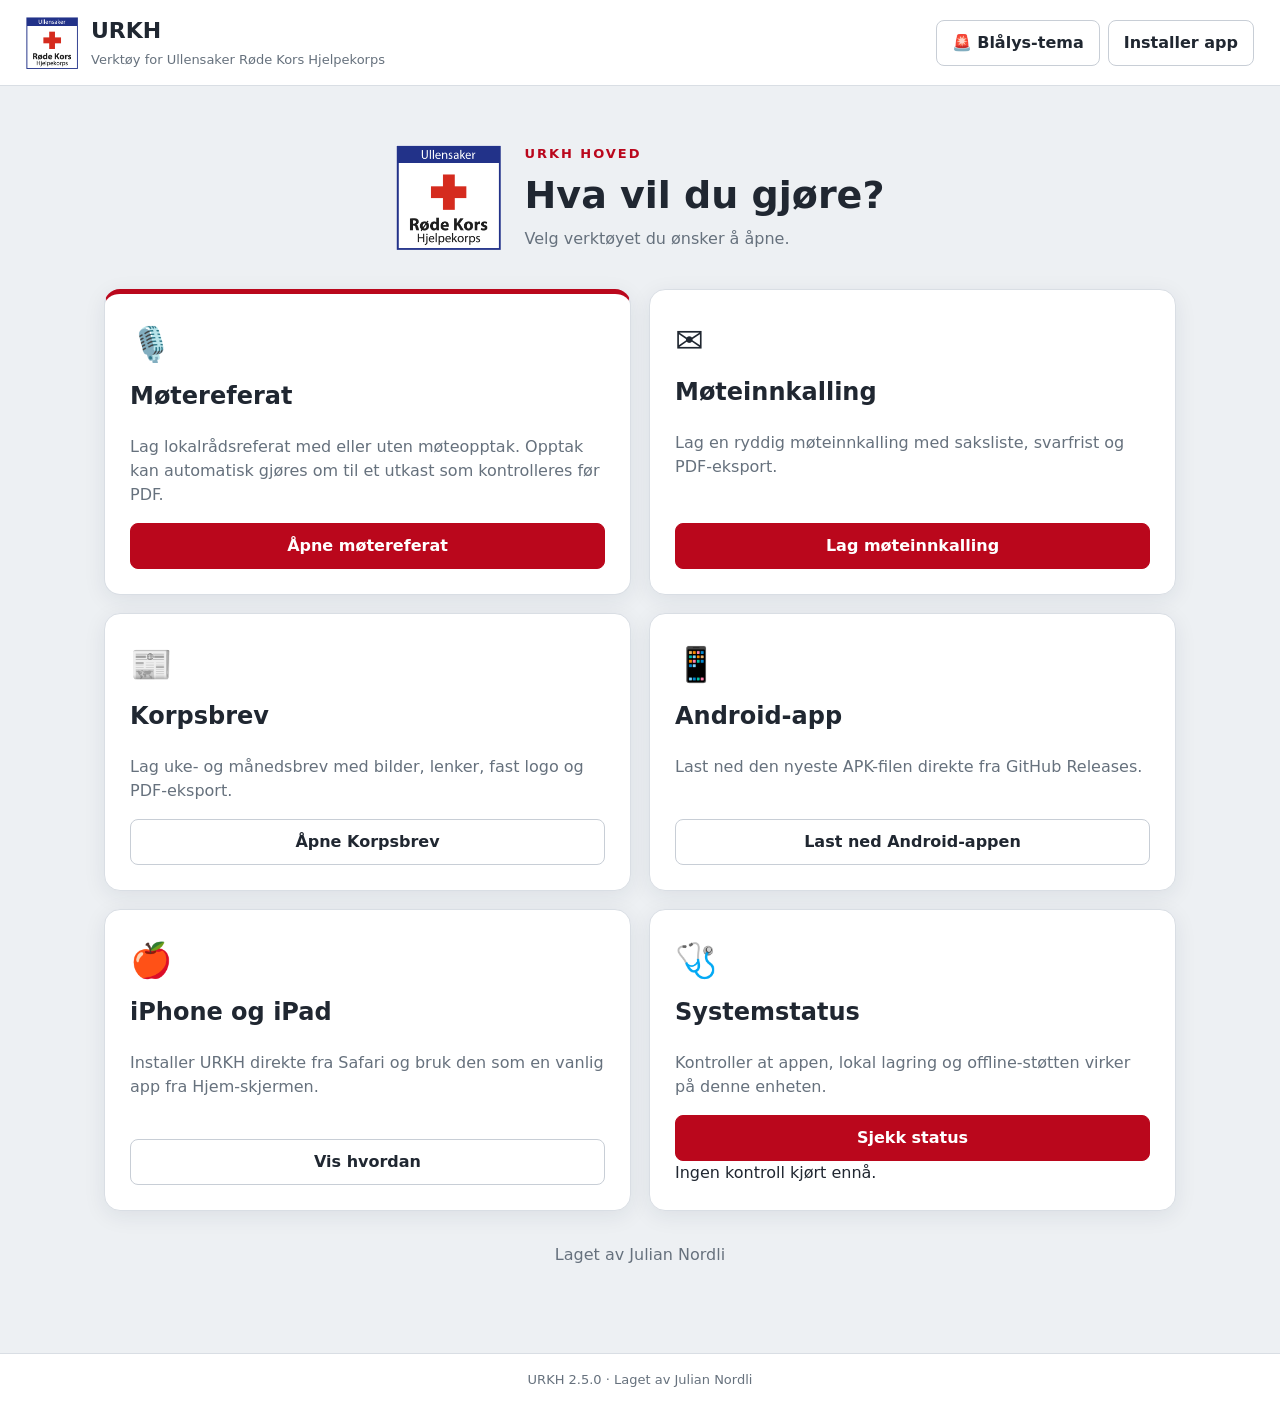
==== commit cad64c12: "feat: add system status card" ====
--- a/index.html
+++ b/index.html
@@ -1,10 +1,10 @@
 <!doctype html><html lang="nb"><head><meta charset="utf-8"><meta name="viewport" content="width=device-width,initial-scale=1"><meta name="theme-color" content="#b4051b"><meta name="apple-mobile-web-app-capable" content="yes"><meta name="apple-mobile-web-app-status-bar-style" content="black-translucent"><meta name="apple-mobile-web-app-title" content="URKH"><link rel="apple-touch-icon" href="icon-192.png"><title>URKH</title><link rel="manifest" href="manifest.webmanifest"><link rel="stylesheet" href="styles.css"></head><body>
 <header><div class="brand"><img src="logo.png" alt="Ullensaker Røde Kors Hjelpekorps"><div><strong>URKH</strong><span>Verktøy for Ullensaker Røde Kors Hjelpekorps</span></div></div><div class="top-actions"><button id="themeBtn" aria-pressed="false">🚨 Blålys-tema</button><button id="installBtn">Installer app</button><button id="homeBtn" class="hidden">Hovedside</button><span id="meetingActions" class="hidden"><button id="newBtn">Nytt møte</button><button id="saveBtn">Lagre prosjekt</button><button id="openBtn">Åpne prosjekt</button></span></div></header>
-<main id="homePage" class="home"><div class="home-hero"><img src="logo.png" alt=""><div><p class="eyebrow">URKH HOVED</p><h1>Hva vil du gjøre?</h1><p>Velg verktøyet du ønsker å åpne.</p></div></div><div class="module-grid"><article class="module-card featured"><div class="module-icon">🎙️</div><h2>Møtereferat</h2><p>Lag lokalrådsreferat med eller uten møteopptak. Opptak kan automatisk gjøres om til et utkast som kontrolleres før PDF.</p><button class="primary" id="openMeeting">Åpne møtereferat</button></article><article class="module-card"><div class="module-icon">✉️</div><h2>Møteinnkalling</h2><p>Lag en ryddig møteinnkalling med saksliste, svarfrist og PDF-eksport.</p><button class="primary" id="openInvitation">Lag møteinnkalling</button></article><article class="module-card"><div class="module-icon">📰</div><h2>Korpsbrev</h2><p>Lag uke- og månedsbrev med bilder, lenker, fast logo og PDF-eksport.</p><a class="button-link" href="https://border55-repo.github.io/Korpsbrev/">Åpne Korpsbrev</a></article><article class="module-card download-card"><div class="module-icon">📱</div><h2>Android-app</h2><p>Last ned den nyeste APK-filen direkte fra GitHub Releases.</p><a class="button-link" href="https://github.com/Border55-repo/URKH-HOVED/releases/latest/download/URKH-Android.apk">Last ned Android-appen</a></article><article class="module-card"><div class="module-icon">🍎</div><h2>iPhone og iPad</h2><p>Installer URKH direkte fra Safari og bruk den som en vanlig app fra Hjem-skjermen.</p><button id="iphoneInstall">Vis hvordan</button></article></div><p class="home-credit">Laget av Julian Nordli</p></main>
+<main id="homePage" class="home"><div class="home-hero"><img src="logo.png" alt=""><div><p class="eyebrow">URKH HOVED</p><h1>Hva vil du gjøre?</h1><p>Velg verktøyet du ønsker å åpne.</p></div></div><div class="module-grid"><article class="module-card featured"><div class="module-icon">🎙️</div><h2>Møtereferat</h2><p>Lag lokalrådsreferat med eller uten møteopptak. Opptak kan automatisk gjøres om til et utkast som kontrolleres før PDF.</p><button class="primary" id="openMeeting">Åpne møtereferat</button></article><article class="module-card"><div class="module-icon">✉️</div><h2>Møteinnkalling</h2><p>Lag en ryddig møteinnkalling med saksliste, svarfrist og PDF-eksport.</p><button class="primary" id="openInvitation">Lag møteinnkalling</button></article><article class="module-card"><div class="module-icon">📰</div><h2>Korpsbrev</h2><p>Lag uke- og månedsbrev med bilder, lenker, fast logo og PDF-eksport.</p><a class="button-link" href="https://border55-repo.github.io/Korpsbrev/">Åpne Korpsbrev</a></article><article class="module-card download-card"><div class="module-icon">📱</div><h2>Android-app</h2><p>Last ned den nyeste APK-filen direkte fra GitHub Releases.</p><a class="button-link" href="https://github.com/Border55-repo/URKH-HOVED/releases/latest/download/URKH-Android.apk">Last ned Android-appen</a></article><article class="module-card"><div class="module-icon">🍎</div><h2>iPhone og iPad</h2><p>Installer URKH direkte fra Safari og bruk den som en vanlig app fra Hjem-skjermen.</p><button id="iphoneInstall">Vis hvordan</button></article><article class="module-card status-card"><div class="module-icon">🩺</div><h2>Systemstatus</h2><p>Kontroller at appen, lokal lagring og offline-støtten virker på denne enheten.</p><button class="primary" id="statusCheck">Sjekk status</button><div id="statusResult" class="status-result" role="status" aria-live="polite">Ingen kontroll kjørt ennå.</div></article></div><p class="home-credit">Laget av Julian Nordli</p></main>
 <main id="invitationModule" class="hidden"><div class="intro no-print"><h1>Lag møteinnkalling</h1><p>Fyll inn feltene. Forhåndsvisningen oppdateres automatisk.</p></div><div id="invitationControls" class="card form-grid no-print"><label class="wide">Møtetittel<input id="inviteTitle" value="Lokalrådsmøte"></label><label>Dato<input id="inviteDate" type="date"></label><label>Sted<input id="inviteLocation" placeholder="F.eks. Solvang"></label><label>Fra klokken<input id="inviteStart" type="time"></label><label>Til klokken<input id="inviteEnd" type="time"></label><label class="wide">Mottakere<textarea id="inviteRecipients" placeholder="Navn eller gruppe"></textarea></label><label class="wide">Innledning og formål<textarea id="inviteIntro" placeholder="Du inviteres med dette til …"></textarea></label><label class="wide">Saksliste – én sak per linje<textarea id="inviteAgenda" placeholder="1. Godkjenning av innkalling og saksliste&#10;2. Saker til behandling"></textarea></label><label class="wide">Praktisk informasjon / vedlegg<textarea id="inviteInfo"></textarea></label><label>Svarfrist<input id="inviteDeadline" type="date"></label><label>Kontaktperson<input id="inviteContact"></label><div class="wide invite-buttons"><button id="copyInvitation">Kopier som tekst</button><button class="primary" id="pdfInvitation">Eksporter til PDF</button></div></div><article id="invitationPaper" class="paper"></article></main>
 <nav id="meetingNav" class="steps hidden" aria-label="Arbeidssteg"><button class="active" data-step="1"><b>1</b>Møte</button><button data-step="2"><b>2</b>Opptak</button><button data-step="3"><b>3</b>Utkast</button><button data-step="4"><b>4</b>Kontroll og PDF</button></nav>
 <main id="meetingModule" class="hidden"><section class="panel active" data-panel="1"><div class="intro"><h1>Opprett møtet</h1><p>Fyll inn det du vet før møtet. Du kan endre alt senere.</p></div><div class="card form-grid"><label>Møtetittel<input id="meetingTitle" value="Lokalrådsmøte"></label><label>Dato<input id="meetingDate" type="date"></label><label>Starttid<input id="startTime" type="time"></label><label>Sted<input id="location" placeholder="F.eks. Solvang"></label><label>Møteleder<input id="chair"></label><label>Referent<input id="secretary"></label><label class="wide">Til stede<textarea id="attendees" placeholder="Ett navn per linje"></textarea></label><label class="wide">Forfall<textarea id="absent" placeholder="Ett navn per linje"></textarea></label></div><div class="card"><div class="card-head"><div><h2>Saksliste</h2><p>Legg inn sakene i rekkefølgen de skal behandles.</p></div><button id="addCase">+ Ny sak</button></div><div id="agenda"></div></div><div class="next"><button id="manualMinutes">Lag referat uten opptak</button><button class="primary" data-go="2">Ta opp møte</button></div></section>
 <section class="panel" data-panel="2"><div class="intro"><h1>Ta opp møtet</h1><p>Velg aktiv sak underveis. Når du stopper, blir opptaket automatisk gjort om til et referatutkast.</p></div><div class="consent card"><label><input type="checkbox" id="consent"> Alle deltakerne er informert om opptaket og formålet.</label></div><div class="recorder card"><div class="record-status"><span id="recordDot"></span><div><strong id="recordState">Ikke startet</strong><small id="timer">00:00:00</small></div></div><label>Aktiv sak<select id="activeCase"></select></label><div class="record-buttons"><button class="danger" id="startRecord">Start opptak</button><button id="pauseRecord" disabled>Pause</button><button id="stopRecord" disabled>Stopp og lag referat</button></div><div class="quick"><button data-mark="note">+ Notat</button><button data-mark="decision">+ Vedtak</button><button data-mark="task">+ Oppgave</button></div><label>Notat til markering<input id="markerNote" placeholder="Kort stikkord før du trykker på en markering"></label><div id="markers" class="markers"></div><audio id="audio" controls class="hidden"></audio><div id="audioActions" class="hidden"><button id="downloadAudio">Last ned opptaket</button><label class="file-button">Velg annet opptak<input id="audioFile" type="file" accept="audio/*"></label></div></div><div class="card transcription"><div class="card-head"><div><h2>Lokal tale til tekst</h2><p>Første gang lastes en norsk-språklig talemodell ned. Opptaket blir på maskinen.</p></div><button id="transcribe" disabled>Lag tekstutkast</button></div><progress id="modelProgress" max="100" value="0" class="hidden"></progress><p id="transcribeStatus" class="status"></p><label>Transkripsjon<textarea id="transcript" class="transcript" placeholder="Teksten fra opptaket vises her. Du kan også lime inn tekst manuelt."></textarea></label></div><div class="next"><button data-go="1">Tilbake</button><button class="primary" data-go="3">Lag referatutkast</button></div></section>
 <section class="panel" data-panel="3"><div class="intro"><h1>Referatutkast</h1><p>Fyll inn eller kontroller diskusjon, vedtak, ansvarlig og frist for hver sak.</p></div><div id="draftCases"></div><div class="next"><button data-go="2">Tilbake</button><button class="primary" id="buildDraft">Oppdater utkast</button><button class="primary" data-go="4">Kontroller referatet</button></div></section>
 <section class="panel" data-panel="4"><div class="intro no-print"><h1>Kontroll og PDF</h1><p>Les gjennom referatet. Kryss av når innholdet er kontrollert.</p></div><div class="review no-print card"><label><input type="checkbox" id="checkedNames"> Navn og deltakere er kontrollert</label><label><input type="checkbox" id="checkedCases"> Saksnummer og saksinnhold er kontrollert</label><label><input type="checkbox" id="checkedDecisions"> Vedtak, ansvar og frister er kontrollert</label><label><input type="checkbox" id="checkedAudio"> Referatet er sammenholdt med opptaket</label><button class="primary" id="pdfBtn" disabled>Eksporter til PDF</button><p id="pdfHint">Alle fire kontrollpunkter må krysses av.</p></div><article id="minutes" class="paper"></article><div class="next no-print"><button data-go="3">Tilbake</button></div></section></main>
-<input id="projectFile" type="file" accept=".motereferat,.json" hidden><div id="toast" class="toast hidden" role="status"></div><footer class="no-print">URKH 2.4.0 · Laget av Julian Nordli</footer><script src="app.js"></script></body></html>
+<input id="projectFile" type="file" accept=".motereferat,.json" hidden><div id="toast" class="toast hidden" role="status"></div><footer class="no-print">URKH 2.5.0 · Laget av Julian Nordli</footer><script src="app.js"></script><script src="status-check.js"></script></body></html>
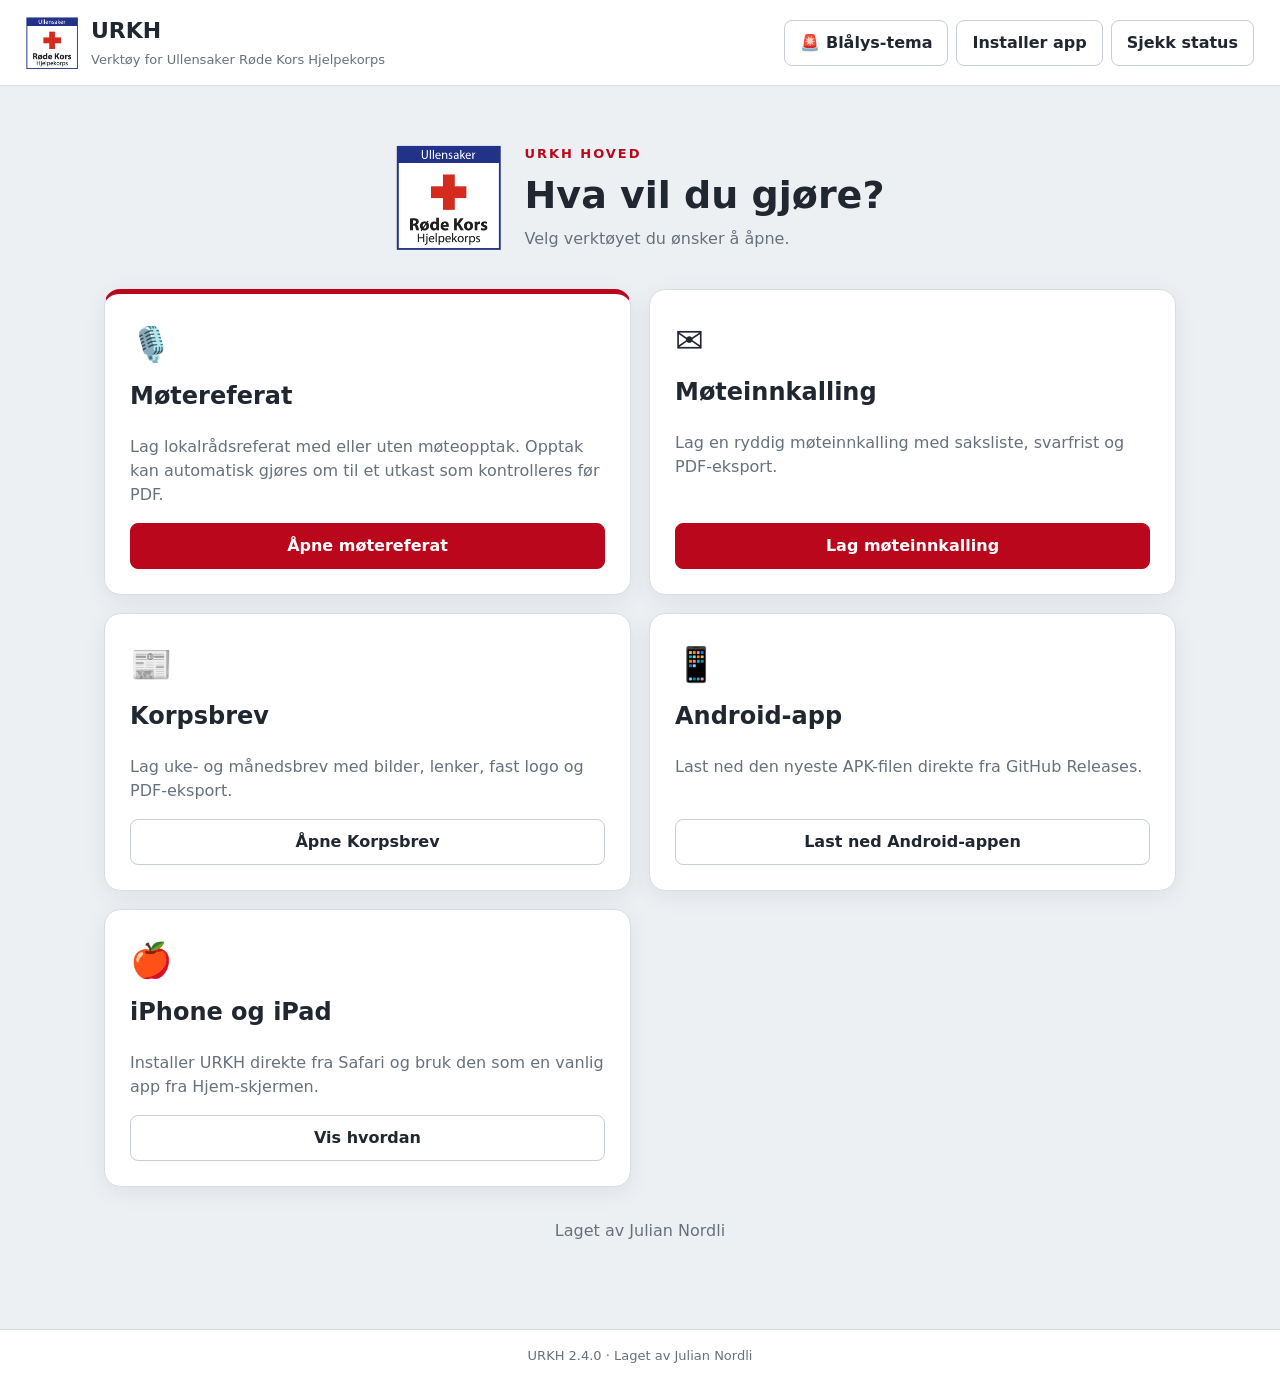
==== commit 16169ff2: "Expose app status check" ====
--- a/index.html
+++ b/index.html
@@ -1,10 +1,10 @@
 <!doctype html><html lang="nb"><head><meta charset="utf-8"><meta name="viewport" content="width=device-width,initial-scale=1"><meta name="theme-color" content="#b4051b"><meta name="apple-mobile-web-app-capable" content="yes"><meta name="apple-mobile-web-app-status-bar-style" content="black-translucent"><meta name="apple-mobile-web-app-title" content="URKH"><link rel="apple-touch-icon" href="icon-192.png"><title>URKH</title><link rel="manifest" href="manifest.webmanifest"><link rel="stylesheet" href="styles.css"></head><body>
-<header><div class="brand"><img src="logo.png" alt="Ullensaker Røde Kors Hjelpekorps"><div><strong>URKH</strong><span>Verktøy for Ullensaker Røde Kors Hjelpekorps</span></div></div><div class="top-actions"><button id="themeBtn" aria-pressed="false">🚨 Blålys-tema</button><button id="installBtn">Installer app</button><button id="homeBtn" class="hidden">Hovedside</button><span id="meetingActions" class="hidden"><button id="newBtn">Nytt møte</button><button id="saveBtn">Lagre prosjekt</button><button id="openBtn">Åpne prosjekt</button></span></div></header>
-<main id="homePage" class="home"><div class="home-hero"><img src="logo.png" alt=""><div><p class="eyebrow">URKH HOVED</p><h1>Hva vil du gjøre?</h1><p>Velg verktøyet du ønsker å åpne.</p></div></div><div class="module-grid"><article class="module-card featured"><div class="module-icon">🎙️</div><h2>Møtereferat</h2><p>Lag lokalrådsreferat med eller uten møteopptak. Opptak kan automatisk gjøres om til et utkast som kontrolleres før PDF.</p><button class="primary" id="openMeeting">Åpne møtereferat</button></article><article class="module-card"><div class="module-icon">✉️</div><h2>Møteinnkalling</h2><p>Lag en ryddig møteinnkalling med saksliste, svarfrist og PDF-eksport.</p><button class="primary" id="openInvitation">Lag møteinnkalling</button></article><article class="module-card"><div class="module-icon">📰</div><h2>Korpsbrev</h2><p>Lag uke- og månedsbrev med bilder, lenker, fast logo og PDF-eksport.</p><a class="button-link" href="https://border55-repo.github.io/Korpsbrev/">Åpne Korpsbrev</a></article><article class="module-card download-card"><div class="module-icon">📱</div><h2>Android-app</h2><p>Last ned den nyeste APK-filen direkte fra GitHub Releases.</p><a class="button-link" href="https://github.com/Border55-repo/URKH-HOVED/releases/latest/download/URKH-Android.apk">Last ned Android-appen</a></article><article class="module-card"><div class="module-icon">🍎</div><h2>iPhone og iPad</h2><p>Installer URKH direkte fra Safari og bruk den som en vanlig app fra Hjem-skjermen.</p><button id="iphoneInstall">Vis hvordan</button></article><article class="module-card status-card"><div class="module-icon">🩺</div><h2>Systemstatus</h2><p>Kontroller at appen, lokal lagring og offline-støtten virker på denne enheten.</p><button class="primary" id="statusCheck">Sjekk status</button><div id="statusResult" class="status-result" role="status" aria-live="polite">Ingen kontroll kjørt ennå.</div></article></div><p class="home-credit">Laget av Julian Nordli</p></main>
+<header><div class="brand"><img src="logo.png" alt="Ullensaker Røde Kors Hjelpekorps"><div><strong>URKH</strong><span>Verktøy for Ullensaker Røde Kors Hjelpekorps</span></div></div><div class="top-actions"><button id="themeBtn" aria-pressed="false">🚨 Blålys-tema</button><button id="installBtn">Installer app</button><button id="statusBtn">Sjekk status</button><button id="homeBtn" class="hidden">Hovedside</button><span id="meetingActions" class="hidden"><button id="newBtn">Nytt møte</button><button id="saveBtn">Lagre prosjekt</button><button id="openBtn">Åpne prosjekt</button></span></div></header>
+<main id="homePage" class="home"><div class="home-hero"><img src="logo.png" alt=""><div><p class="eyebrow">URKH HOVED</p><h1>Hva vil du gjøre?</h1><p>Velg verktøyet du ønsker å åpne.</p></div></div><div class="module-grid"><article class="module-card featured"><div class="module-icon">🎙️</div><h2>Møtereferat</h2><p>Lag lokalrådsreferat med eller uten møteopptak. Opptak kan automatisk gjøres om til et utkast som kontrolleres før PDF.</p><button class="primary" id="openMeeting">Åpne møtereferat</button></article><article class="module-card"><div class="module-icon">✉️</div><h2>Møteinnkalling</h2><p>Lag en ryddig møteinnkalling med saksliste, svarfrist og PDF-eksport.</p><button class="primary" id="openInvitation">Lag møteinnkalling</button></article><article class="module-card"><div class="module-icon">📰</div><h2>Korpsbrev</h2><p>Lag uke- og månedsbrev med bilder, lenker, fast logo og PDF-eksport.</p><a class="button-link" href="https://border55-repo.github.io/Korpsbrev/">Åpne Korpsbrev</a></article><article class="module-card download-card"><div class="module-icon">📱</div><h2>Android-app</h2><p>Last ned den nyeste APK-filen direkte fra GitHub Releases.</p><a class="button-link" href="https://github.com/Border55-repo/URKH-HOVED/releases/latest/download/URKH-Android.apk">Last ned Android-appen</a></article><article class="module-card"><div class="module-icon">🍎</div><h2>iPhone og iPad</h2><p>Installer URKH direkte fra Safari og bruk den som en vanlig app fra Hjem-skjermen.</p><button id="iphoneInstall">Vis hvordan</button></article></div><p class="home-credit">Laget av Julian Nordli</p></main>
 <main id="invitationModule" class="hidden"><div class="intro no-print"><h1>Lag møteinnkalling</h1><p>Fyll inn feltene. Forhåndsvisningen oppdateres automatisk.</p></div><div id="invitationControls" class="card form-grid no-print"><label class="wide">Møtetittel<input id="inviteTitle" value="Lokalrådsmøte"></label><label>Dato<input id="inviteDate" type="date"></label><label>Sted<input id="inviteLocation" placeholder="F.eks. Solvang"></label><label>Fra klokken<input id="inviteStart" type="time"></label><label>Til klokken<input id="inviteEnd" type="time"></label><label class="wide">Mottakere<textarea id="inviteRecipients" placeholder="Navn eller gruppe"></textarea></label><label class="wide">Innledning og formål<textarea id="inviteIntro" placeholder="Du inviteres med dette til …"></textarea></label><label class="wide">Saksliste – én sak per linje<textarea id="inviteAgenda" placeholder="1. Godkjenning av innkalling og saksliste&#10;2. Saker til behandling"></textarea></label><label class="wide">Praktisk informasjon / vedlegg<textarea id="inviteInfo"></textarea></label><label>Svarfrist<input id="inviteDeadline" type="date"></label><label>Kontaktperson<input id="inviteContact"></label><div class="wide invite-buttons"><button id="copyInvitation">Kopier som tekst</button><button class="primary" id="pdfInvitation">Eksporter til PDF</button></div></div><article id="invitationPaper" class="paper"></article></main>
 <nav id="meetingNav" class="steps hidden" aria-label="Arbeidssteg"><button class="active" data-step="1"><b>1</b>Møte</button><button data-step="2"><b>2</b>Opptak</button><button data-step="3"><b>3</b>Utkast</button><button data-step="4"><b>4</b>Kontroll og PDF</button></nav>
 <main id="meetingModule" class="hidden"><section class="panel active" data-panel="1"><div class="intro"><h1>Opprett møtet</h1><p>Fyll inn det du vet før møtet. Du kan endre alt senere.</p></div><div class="card form-grid"><label>Møtetittel<input id="meetingTitle" value="Lokalrådsmøte"></label><label>Dato<input id="meetingDate" type="date"></label><label>Starttid<input id="startTime" type="time"></label><label>Sted<input id="location" placeholder="F.eks. Solvang"></label><label>Møteleder<input id="chair"></label><label>Referent<input id="secretary"></label><label class="wide">Til stede<textarea id="attendees" placeholder="Ett navn per linje"></textarea></label><label class="wide">Forfall<textarea id="absent" placeholder="Ett navn per linje"></textarea></label></div><div class="card"><div class="card-head"><div><h2>Saksliste</h2><p>Legg inn sakene i rekkefølgen de skal behandles.</p></div><button id="addCase">+ Ny sak</button></div><div id="agenda"></div></div><div class="next"><button id="manualMinutes">Lag referat uten opptak</button><button class="primary" data-go="2">Ta opp møte</button></div></section>
 <section class="panel" data-panel="2"><div class="intro"><h1>Ta opp møtet</h1><p>Velg aktiv sak underveis. Når du stopper, blir opptaket automatisk gjort om til et referatutkast.</p></div><div class="consent card"><label><input type="checkbox" id="consent"> Alle deltakerne er informert om opptaket og formålet.</label></div><div class="recorder card"><div class="record-status"><span id="recordDot"></span><div><strong id="recordState">Ikke startet</strong><small id="timer">00:00:00</small></div></div><label>Aktiv sak<select id="activeCase"></select></label><div class="record-buttons"><button class="danger" id="startRecord">Start opptak</button><button id="pauseRecord" disabled>Pause</button><button id="stopRecord" disabled>Stopp og lag referat</button></div><div class="quick"><button data-mark="note">+ Notat</button><button data-mark="decision">+ Vedtak</button><button data-mark="task">+ Oppgave</button></div><label>Notat til markering<input id="markerNote" placeholder="Kort stikkord før du trykker på en markering"></label><div id="markers" class="markers"></div><audio id="audio" controls class="hidden"></audio><div id="audioActions" class="hidden"><button id="downloadAudio">Last ned opptaket</button><label class="file-button">Velg annet opptak<input id="audioFile" type="file" accept="audio/*"></label></div></div><div class="card transcription"><div class="card-head"><div><h2>Lokal tale til tekst</h2><p>Første gang lastes en norsk-språklig talemodell ned. Opptaket blir på maskinen.</p></div><button id="transcribe" disabled>Lag tekstutkast</button></div><progress id="modelProgress" max="100" value="0" class="hidden"></progress><p id="transcribeStatus" class="status"></p><label>Transkripsjon<textarea id="transcript" class="transcript" placeholder="Teksten fra opptaket vises her. Du kan også lime inn tekst manuelt."></textarea></label></div><div class="next"><button data-go="1">Tilbake</button><button class="primary" data-go="3">Lag referatutkast</button></div></section>
 <section class="panel" data-panel="3"><div class="intro"><h1>Referatutkast</h1><p>Fyll inn eller kontroller diskusjon, vedtak, ansvarlig og frist for hver sak.</p></div><div id="draftCases"></div><div class="next"><button data-go="2">Tilbake</button><button class="primary" id="buildDraft">Oppdater utkast</button><button class="primary" data-go="4">Kontroller referatet</button></div></section>
 <section class="panel" data-panel="4"><div class="intro no-print"><h1>Kontroll og PDF</h1><p>Les gjennom referatet. Kryss av når innholdet er kontrollert.</p></div><div class="review no-print card"><label><input type="checkbox" id="checkedNames"> Navn og deltakere er kontrollert</label><label><input type="checkbox" id="checkedCases"> Saksnummer og saksinnhold er kontrollert</label><label><input type="checkbox" id="checkedDecisions"> Vedtak, ansvar og frister er kontrollert</label><label><input type="checkbox" id="checkedAudio"> Referatet er sammenholdt med opptaket</label><button class="primary" id="pdfBtn" disabled>Eksporter til PDF</button><p id="pdfHint">Alle fire kontrollpunkter må krysses av.</p></div><article id="minutes" class="paper"></article><div class="next no-print"><button data-go="3">Tilbake</button></div></section></main>
-<input id="projectFile" type="file" accept=".motereferat,.json" hidden><div id="toast" class="toast hidden" role="status"></div><footer class="no-print">URKH 2.5.0 · Laget av Julian Nordli</footer><script src="app.js"></script><script src="status-check.js"></script></body></html>
+<input id="projectFile" type="file" accept=".motereferat,.json" hidden><div id="toast" class="toast hidden" role="status"></div><footer class="no-print">URKH 2.4.0 · Laget av Julian Nordli</footer><script src="app.js"></script><script src="status-check.js"></script></body></html>
--- a/styles.css
+++ b/styles.css
@@ -14,3 +14,5 @@
 .home{max-width:1120px;margin:0 auto;padding:55px 24px 70px}.home-hero{display:flex;align-items:center;justify-content:center;gap:24px;margin-bottom:35px}.home-hero img{width:105px;height:105px}.home-hero h1{font-size:38px;margin:0}.home-hero p{margin:3px 0;color:var(--muted)}.home-hero .eyebrow{font-size:13px;font-weight:800;letter-spacing:.15em;color:var(--red)}.module-grid{display:grid;grid-template-columns:repeat(2,1fr);gap:18px}.module-card{background:#fff;border:1px solid var(--line);border-radius:16px;padding:25px;box-shadow:0 5px 22px #15273b14;display:flex;flex-direction:column}.module-card.featured{border-top:5px solid var(--red)}.module-card h2{margin:8px 0 5px}.module-card p{color:var(--muted);flex:1}.module-icon{font-size:34px}.button-link{display:inline-block;text-align:center;text-decoration:none;border:1px solid #c8ced6;background:#fff;border-radius:8px;padding:10px 15px;font-weight:650;color:#202731}.button-link:hover{background:#f4f6f8}.home-credit{text-align:center;color:var(--muted);margin-top:32px}#meetingActions{display:flex;gap:8px}:root[data-theme="blue"] .module-card{background:#0d2237;color:#eef7ff}:root[data-theme="blue"] .button-link{background:#132f49;border-color:#3c6485;color:#f4faff}
 .invite-buttons{display:flex;justify-content:flex-end;gap:8px}.invite-agenda{padding-left:24px}.invite-agenda li{padding:5px 0}.invite-footer{border-top:1px solid #cfd5dc;margin-top:40px;padding-top:18px}.invite-footer p{white-space:pre-wrap}:root[data-theme="blue"] #invitationPaper{color:#202731}
 @media(max-width:760px){.module-grid{grid-template-columns:1fr}.home{padding:30px 12px}.home-hero{justify-content:flex-start}.home-hero img{width:75px;height:75px}.home-hero h1{font-size:29px}header{align-items:flex-start;flex-wrap:wrap;padding:12px}.top-actions{width:100%;overflow:auto}.steps{justify-content:flex-start;overflow:auto;padding:0}.steps button{white-space:nowrap;padding:12px}.steps button b{display:none}main{padding:20px 12px}.form-grid,.draft-grid{grid-template-columns:1fr}.wide,.draft-grid .discussion{grid-column:auto}.agenda-row{grid-template-columns:70px 1fr}.agenda-row button{grid-column:1/-1}.paper{padding:35px 26px;min-height:700px}.signature{gap:25px}.card-head{align-items:flex-start;flex-direction:column}}@media print{body.print-invitation #invitationModule{display:block!important}body.print-invitation .panel[data-panel="4"]{display:none!important}body.print-invitation #invitationPaper{display:block!important;box-shadow:none;max-width:none;min-height:0;padding:15mm 16mm}body{background:#fff}.no-print,header,.steps,footer{display:none!important}main{max-width:none;padding:0}.panel{display:none!important}.panel[data-panel="4"]{display:block!important}.paper{box-shadow:none;max-width:none;min-height:0;padding:15mm 16mm}.case{break-inside:avoid}@page{size:A4;margin:0}}
+
+.status-card .status-result{margin-top:12px;padding:11px 12px;border:1px solid var(--line);border-radius:8px;background:#f7f8fa;font-size:.92rem}.status-result[data-state=ok]{border-color:#16803a;background:#ecfdf3;color:#14532d}.status-result[data-state=warning]{border-color:#b7791f;background:#fffaf0;color:#744210}.status-result[data-state=error]{border-color:#c53030;background:#fff5f5;color:#742a2a}.status-result ul{margin:7px 0 0;padding-left:19px;text-align:left}
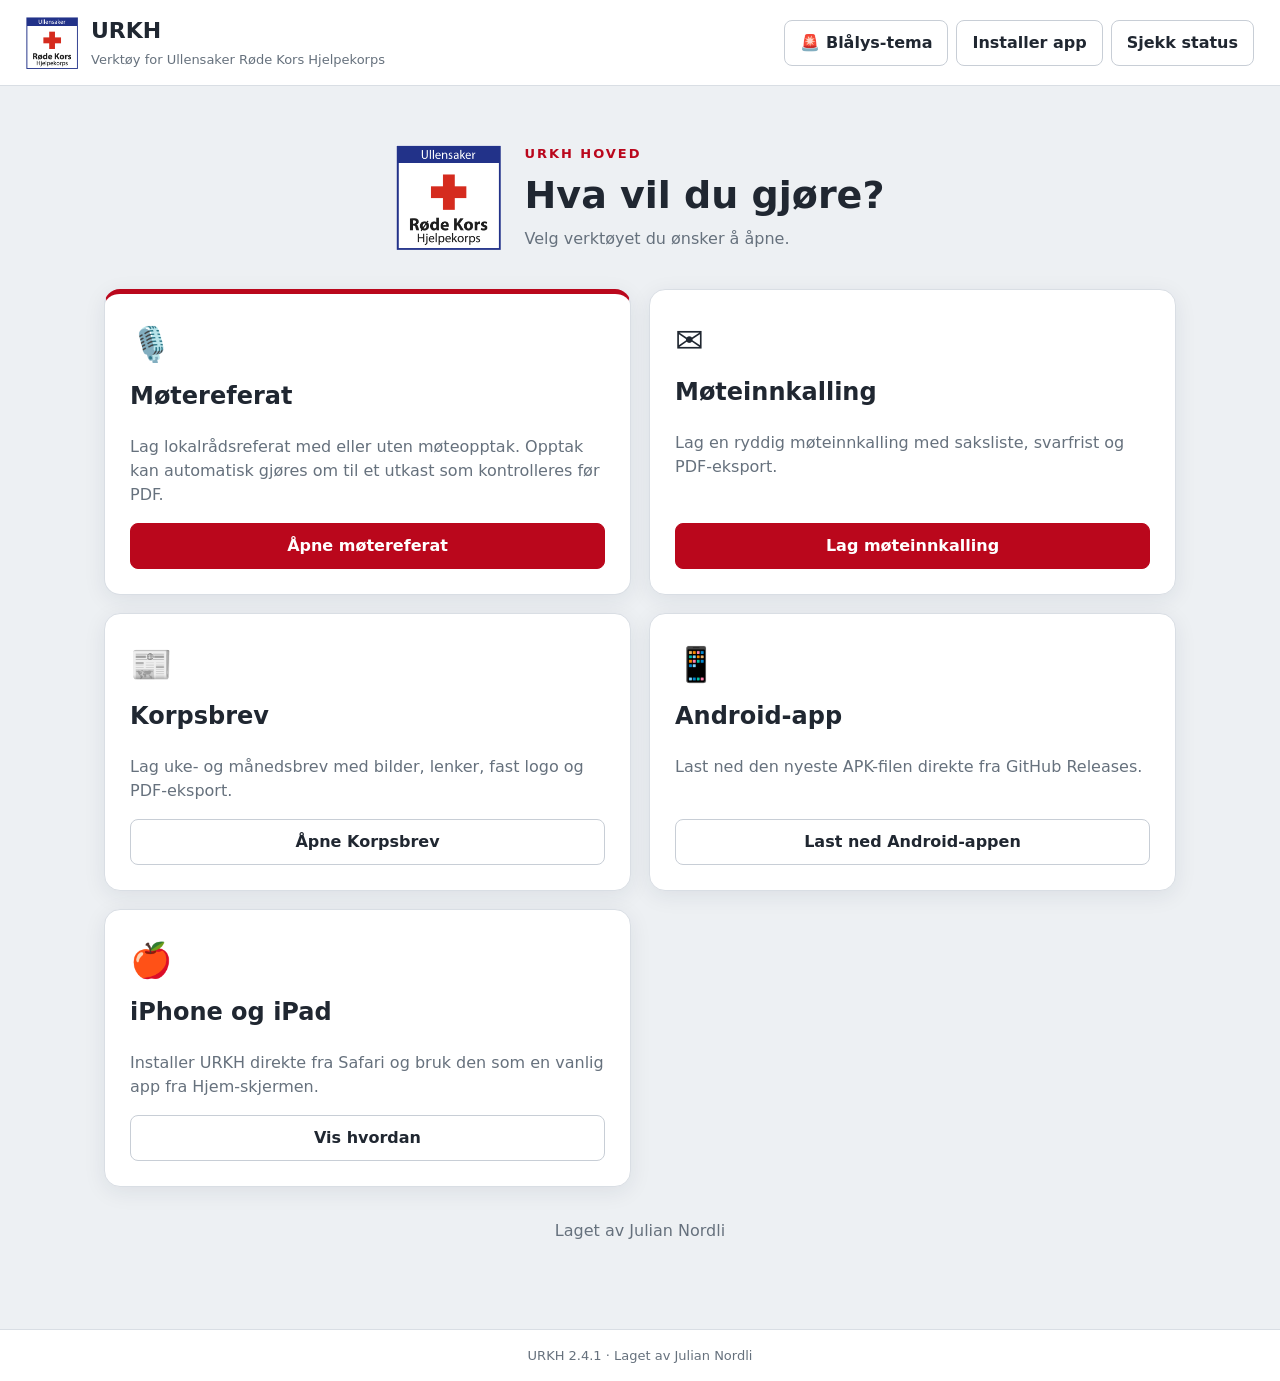
==== commit c5f5375e: "Add centralized maintenance mode # Conflicts: #	index.html" ====
--- a/index.html
+++ b/index.html
@@ -7,4 +7,4 @@
 <section class="panel" data-panel="2"><div class="intro"><h1>Ta opp møtet</h1><p>Velg aktiv sak underveis. Når du stopper, blir opptaket automatisk gjort om til et referatutkast.</p></div><div class="consent card"><label><input type="checkbox" id="consent"> Alle deltakerne er informert om opptaket og formålet.</label></div><div class="recorder card"><div class="record-status"><span id="recordDot"></span><div><strong id="recordState">Ikke startet</strong><small id="timer">00:00:00</small></div></div><label>Aktiv sak<select id="activeCase"></select></label><div class="record-buttons"><button class="danger" id="startRecord">Start opptak</button><button id="pauseRecord" disabled>Pause</button><button id="stopRecord" disabled>Stopp og lag referat</button></div><div class="quick"><button data-mark="note">+ Notat</button><button data-mark="decision">+ Vedtak</button><button data-mark="task">+ Oppgave</button></div><label>Notat til markering<input id="markerNote" placeholder="Kort stikkord før du trykker på en markering"></label><div id="markers" class="markers"></div><audio id="audio" controls class="hidden"></audio><div id="audioActions" class="hidden"><button id="downloadAudio">Last ned opptaket</button><label class="file-button">Velg annet opptak<input id="audioFile" type="file" accept="audio/*"></label></div></div><div class="card transcription"><div class="card-head"><div><h2>Lokal tale til tekst</h2><p>Første gang lastes en norsk-språklig talemodell ned. Opptaket blir på maskinen.</p></div><button id="transcribe" disabled>Lag tekstutkast</button></div><progress id="modelProgress" max="100" value="0" class="hidden"></progress><p id="transcribeStatus" class="status"></p><label>Transkripsjon<textarea id="transcript" class="transcript" placeholder="Teksten fra opptaket vises her. Du kan også lime inn tekst manuelt."></textarea></label></div><div class="next"><button data-go="1">Tilbake</button><button class="primary" data-go="3">Lag referatutkast</button></div></section>
 <section class="panel" data-panel="3"><div class="intro"><h1>Referatutkast</h1><p>Fyll inn eller kontroller diskusjon, vedtak, ansvarlig og frist for hver sak.</p></div><div id="draftCases"></div><div class="next"><button data-go="2">Tilbake</button><button class="primary" id="buildDraft">Oppdater utkast</button><button class="primary" data-go="4">Kontroller referatet</button></div></section>
 <section class="panel" data-panel="4"><div class="intro no-print"><h1>Kontroll og PDF</h1><p>Les gjennom referatet. Kryss av når innholdet er kontrollert.</p></div><div class="review no-print card"><label><input type="checkbox" id="checkedNames"> Navn og deltakere er kontrollert</label><label><input type="checkbox" id="checkedCases"> Saksnummer og saksinnhold er kontrollert</label><label><input type="checkbox" id="checkedDecisions"> Vedtak, ansvar og frister er kontrollert</label><label><input type="checkbox" id="checkedAudio"> Referatet er sammenholdt med opptaket</label><button class="primary" id="pdfBtn" disabled>Eksporter til PDF</button><p id="pdfHint">Alle fire kontrollpunkter må krysses av.</p></div><article id="minutes" class="paper"></article><div class="next no-print"><button data-go="3">Tilbake</button></div></section></main>
-<input id="projectFile" type="file" accept=".motereferat,.json" hidden><div id="toast" class="toast hidden" role="status"></div><footer class="no-print">URKH 2.4.0 · Laget av Julian Nordli</footer><script src="app.js"></script><script src="status-check.js"></script></body></html>
+<input id="projectFile" type="file" accept=".motereferat,.json" hidden><div id="toast" class="toast hidden" role="status"></div><footer class="no-print">URKH 2.4.1 · Laget av Julian Nordli</footer><script src="maintenance-mode.js"></script><script src="app.js"></script><script src="status-check.js"></script></body></html>
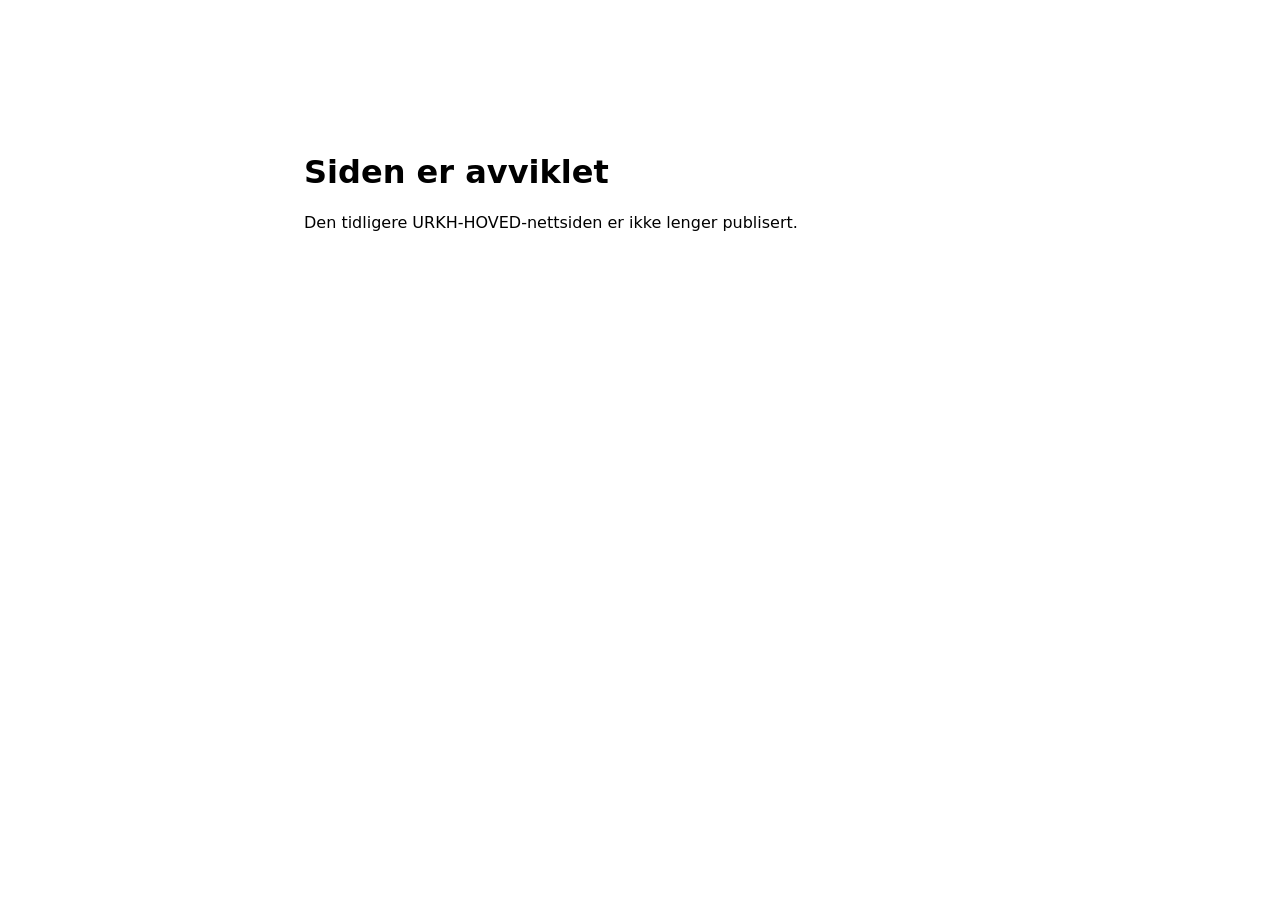
==== commit e1c5b201: "Retire old URKH-HOVED public page" ====
--- a/index.html
+++ b/index.html
@@ -1,10 +1,15 @@
-<!doctype html><html lang="nb"><head><meta charset="utf-8"><meta name="viewport" content="width=device-width,initial-scale=1"><meta name="theme-color" content="#b4051b"><meta name="apple-mobile-web-app-capable" content="yes"><meta name="apple-mobile-web-app-status-bar-style" content="black-translucent"><meta name="apple-mobile-web-app-title" content="URKH"><link rel="apple-touch-icon" href="icon-192.png"><title>URKH</title><link rel="manifest" href="manifest.webmanifest"><link rel="stylesheet" href="styles.css"></head><body>
-<header><div class="brand"><img src="logo.png" alt="Ullensaker Røde Kors Hjelpekorps"><div><strong>URKH</strong><span>Verktøy for Ullensaker Røde Kors Hjelpekorps</span></div></div><div class="top-actions"><button id="themeBtn" aria-pressed="false">🚨 Blålys-tema</button><button id="installBtn">Installer app</button><button id="statusBtn">Sjekk status</button><button id="homeBtn" class="hidden">Hovedside</button><span id="meetingActions" class="hidden"><button id="newBtn">Nytt møte</button><button id="saveBtn">Lagre prosjekt</button><button id="openBtn">Åpne prosjekt</button></span></div></header>
-<main id="homePage" class="home"><div class="home-hero"><img src="logo.png" alt=""><div><p class="eyebrow">URKH HOVED</p><h1>Hva vil du gjøre?</h1><p>Velg verktøyet du ønsker å åpne.</p></div></div><div class="module-grid"><article class="module-card featured"><div class="module-icon">🎙️</div><h2>Møtereferat</h2><p>Lag lokalrådsreferat med eller uten møteopptak. Opptak kan automatisk gjøres om til et utkast som kontrolleres før PDF.</p><button class="primary" id="openMeeting">Åpne møtereferat</button></article><article class="module-card"><div class="module-icon">✉️</div><h2>Møteinnkalling</h2><p>Lag en ryddig møteinnkalling med saksliste, svarfrist og PDF-eksport.</p><button class="primary" id="openInvitation">Lag møteinnkalling</button></article><article class="module-card"><div class="module-icon">📰</div><h2>Korpsbrev</h2><p>Lag uke- og månedsbrev med bilder, lenker, fast logo og PDF-eksport.</p><a class="button-link" href="https://border55-repo.github.io/Korpsbrev/">Åpne Korpsbrev</a></article><article class="module-card download-card"><div class="module-icon">📱</div><h2>Android-app</h2><p>Last ned den nyeste APK-filen direkte fra GitHub Releases.</p><a class="button-link" href="https://github.com/Border55-repo/URKH-HOVED/releases/latest/download/URKH-Android.apk">Last ned Android-appen</a></article><article class="module-card"><div class="module-icon">🍎</div><h2>iPhone og iPad</h2><p>Installer URKH direkte fra Safari og bruk den som en vanlig app fra Hjem-skjermen.</p><button id="iphoneInstall">Vis hvordan</button></article></div><p class="home-credit">Laget av Julian Nordli</p></main>
-<main id="invitationModule" class="hidden"><div class="intro no-print"><h1>Lag møteinnkalling</h1><p>Fyll inn feltene. Forhåndsvisningen oppdateres automatisk.</p></div><div id="invitationControls" class="card form-grid no-print"><label class="wide">Møtetittel<input id="inviteTitle" value="Lokalrådsmøte"></label><label>Dato<input id="inviteDate" type="date"></label><label>Sted<input id="inviteLocation" placeholder="F.eks. Solvang"></label><label>Fra klokken<input id="inviteStart" type="time"></label><label>Til klokken<input id="inviteEnd" type="time"></label><label class="wide">Mottakere<textarea id="inviteRecipients" placeholder="Navn eller gruppe"></textarea></label><label class="wide">Innledning og formål<textarea id="inviteIntro" placeholder="Du inviteres med dette til …"></textarea></label><label class="wide">Saksliste – én sak per linje<textarea id="inviteAgenda" placeholder="1. Godkjenning av innkalling og saksliste&#10;2. Saker til behandling"></textarea></label><label class="wide">Praktisk informasjon / vedlegg<textarea id="inviteInfo"></textarea></label><label>Svarfrist<input id="inviteDeadline" type="date"></label><label>Kontaktperson<input id="inviteContact"></label><div class="wide invite-buttons"><button id="copyInvitation">Kopier som tekst</button><button class="primary" id="pdfInvitation">Eksporter til PDF</button></div></div><article id="invitationPaper" class="paper"></article></main>
-<nav id="meetingNav" class="steps hidden" aria-label="Arbeidssteg"><button class="active" data-step="1"><b>1</b>Møte</button><button data-step="2"><b>2</b>Opptak</button><button data-step="3"><b>3</b>Utkast</button><button data-step="4"><b>4</b>Kontroll og PDF</button></nav>
-<main id="meetingModule" class="hidden"><section class="panel active" data-panel="1"><div class="intro"><h1>Opprett møtet</h1><p>Fyll inn det du vet før møtet. Du kan endre alt senere.</p></div><div class="card form-grid"><label>Møtetittel<input id="meetingTitle" value="Lokalrådsmøte"></label><label>Dato<input id="meetingDate" type="date"></label><label>Starttid<input id="startTime" type="time"></label><label>Sted<input id="location" placeholder="F.eks. Solvang"></label><label>Møteleder<input id="chair"></label><label>Referent<input id="secretary"></label><label class="wide">Til stede<textarea id="attendees" placeholder="Ett navn per linje"></textarea></label><label class="wide">Forfall<textarea id="absent" placeholder="Ett navn per linje"></textarea></label></div><div class="card"><div class="card-head"><div><h2>Saksliste</h2><p>Legg inn sakene i rekkefølgen de skal behandles.</p></div><button id="addCase">+ Ny sak</button></div><div id="agenda"></div></div><div class="next"><button id="manualMinutes">Lag referat uten opptak</button><button class="primary" data-go="2">Ta opp møte</button></div></section>
-<section class="panel" data-panel="2"><div class="intro"><h1>Ta opp møtet</h1><p>Velg aktiv sak underveis. Når du stopper, blir opptaket automatisk gjort om til et referatutkast.</p></div><div class="consent card"><label><input type="checkbox" id="consent"> Alle deltakerne er informert om opptaket og formålet.</label></div><div class="recorder card"><div class="record-status"><span id="recordDot"></span><div><strong id="recordState">Ikke startet</strong><small id="timer">00:00:00</small></div></div><label>Aktiv sak<select id="activeCase"></select></label><div class="record-buttons"><button class="danger" id="startRecord">Start opptak</button><button id="pauseRecord" disabled>Pause</button><button id="stopRecord" disabled>Stopp og lag referat</button></div><div class="quick"><button data-mark="note">+ Notat</button><button data-mark="decision">+ Vedtak</button><button data-mark="task">+ Oppgave</button></div><label>Notat til markering<input id="markerNote" placeholder="Kort stikkord før du trykker på en markering"></label><div id="markers" class="markers"></div><audio id="audio" controls class="hidden"></audio><div id="audioActions" class="hidden"><button id="downloadAudio">Last ned opptaket</button><label class="file-button">Velg annet opptak<input id="audioFile" type="file" accept="audio/*"></label></div></div><div class="card transcription"><div class="card-head"><div><h2>Lokal tale til tekst</h2><p>Første gang lastes en norsk-språklig talemodell ned. Opptaket blir på maskinen.</p></div><button id="transcribe" disabled>Lag tekstutkast</button></div><progress id="modelProgress" max="100" value="0" class="hidden"></progress><p id="transcribeStatus" class="status"></p><label>Transkripsjon<textarea id="transcript" class="transcript" placeholder="Teksten fra opptaket vises her. Du kan også lime inn tekst manuelt."></textarea></label></div><div class="next"><button data-go="1">Tilbake</button><button class="primary" data-go="3">Lag referatutkast</button></div></section>
-<section class="panel" data-panel="3"><div class="intro"><h1>Referatutkast</h1><p>Fyll inn eller kontroller diskusjon, vedtak, ansvarlig og frist for hver sak.</p></div><div id="draftCases"></div><div class="next"><button data-go="2">Tilbake</button><button class="primary" id="buildDraft">Oppdater utkast</button><button class="primary" data-go="4">Kontroller referatet</button></div></section>
-<section class="panel" data-panel="4"><div class="intro no-print"><h1>Kontroll og PDF</h1><p>Les gjennom referatet. Kryss av når innholdet er kontrollert.</p></div><div class="review no-print card"><label><input type="checkbox" id="checkedNames"> Navn og deltakere er kontrollert</label><label><input type="checkbox" id="checkedCases"> Saksnummer og saksinnhold er kontrollert</label><label><input type="checkbox" id="checkedDecisions"> Vedtak, ansvar og frister er kontrollert</label><label><input type="checkbox" id="checkedAudio"> Referatet er sammenholdt med opptaket</label><button class="primary" id="pdfBtn" disabled>Eksporter til PDF</button><p id="pdfHint">Alle fire kontrollpunkter må krysses av.</p></div><article id="minutes" class="paper"></article><div class="next no-print"><button data-go="3">Tilbake</button></div></section></main>
-<input id="projectFile" type="file" accept=".motereferat,.json" hidden><div id="toast" class="toast hidden" role="status"></div><footer class="no-print">URKH 2.4.1 · Laget av Julian Nordli</footer><script src="maintenance-mode.js"></script><script src="app.js"></script><script src="status-check.js"></script></body></html>
+<!doctype html>
+<html lang="no">
+<head>
+  <meta charset="utf-8">
+  <meta name="viewport" content="width=device-width,initial-scale=1">
+  <meta name="robots" content="noindex,nofollow,noarchive">
+  <title>Siden er avviklet</title>
+</head>
+<body>
+  <main style="font-family:system-ui,sans-serif;max-width:42rem;margin:12vh auto;padding:1.5rem">
+    <h1>Siden er avviklet</h1>
+    <p>Den tidligere URKH-HOVED-nettsiden er ikke lenger publisert.</p>
+  </main>
+</body>
+</html>
